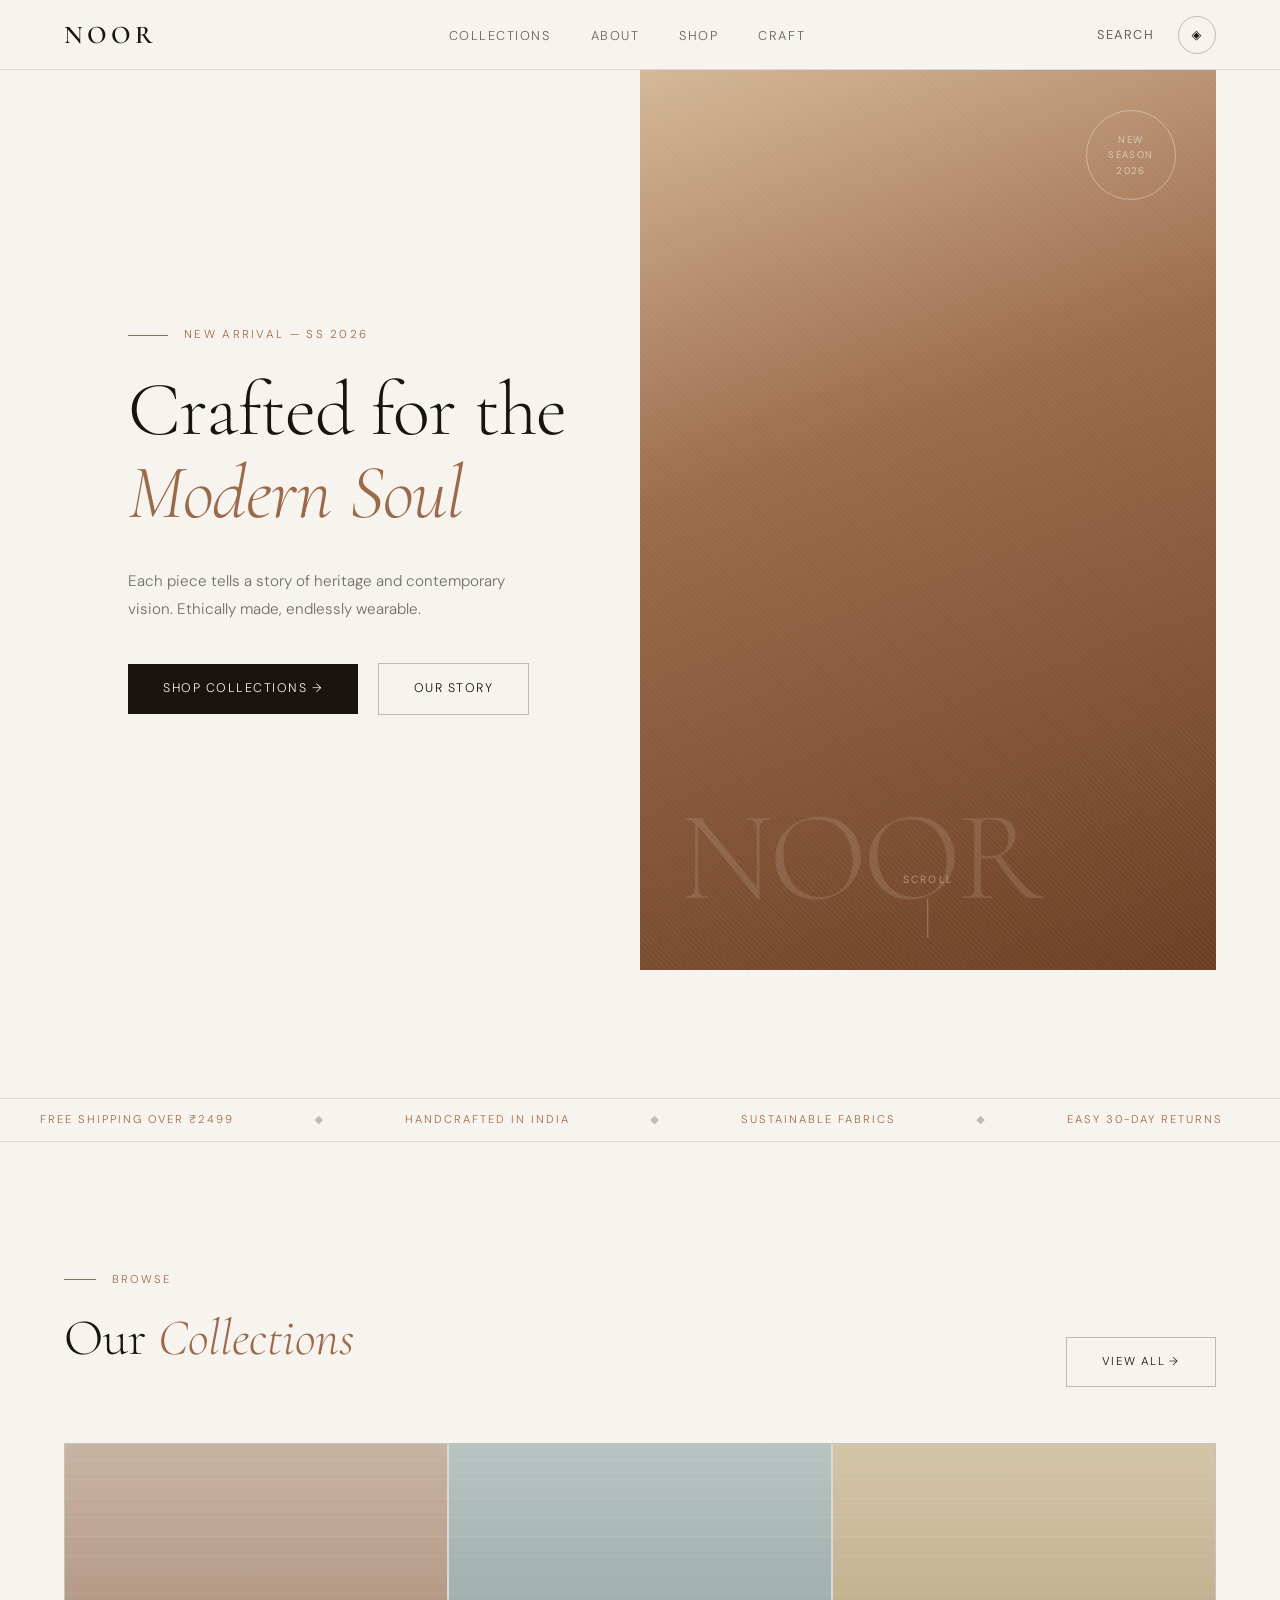
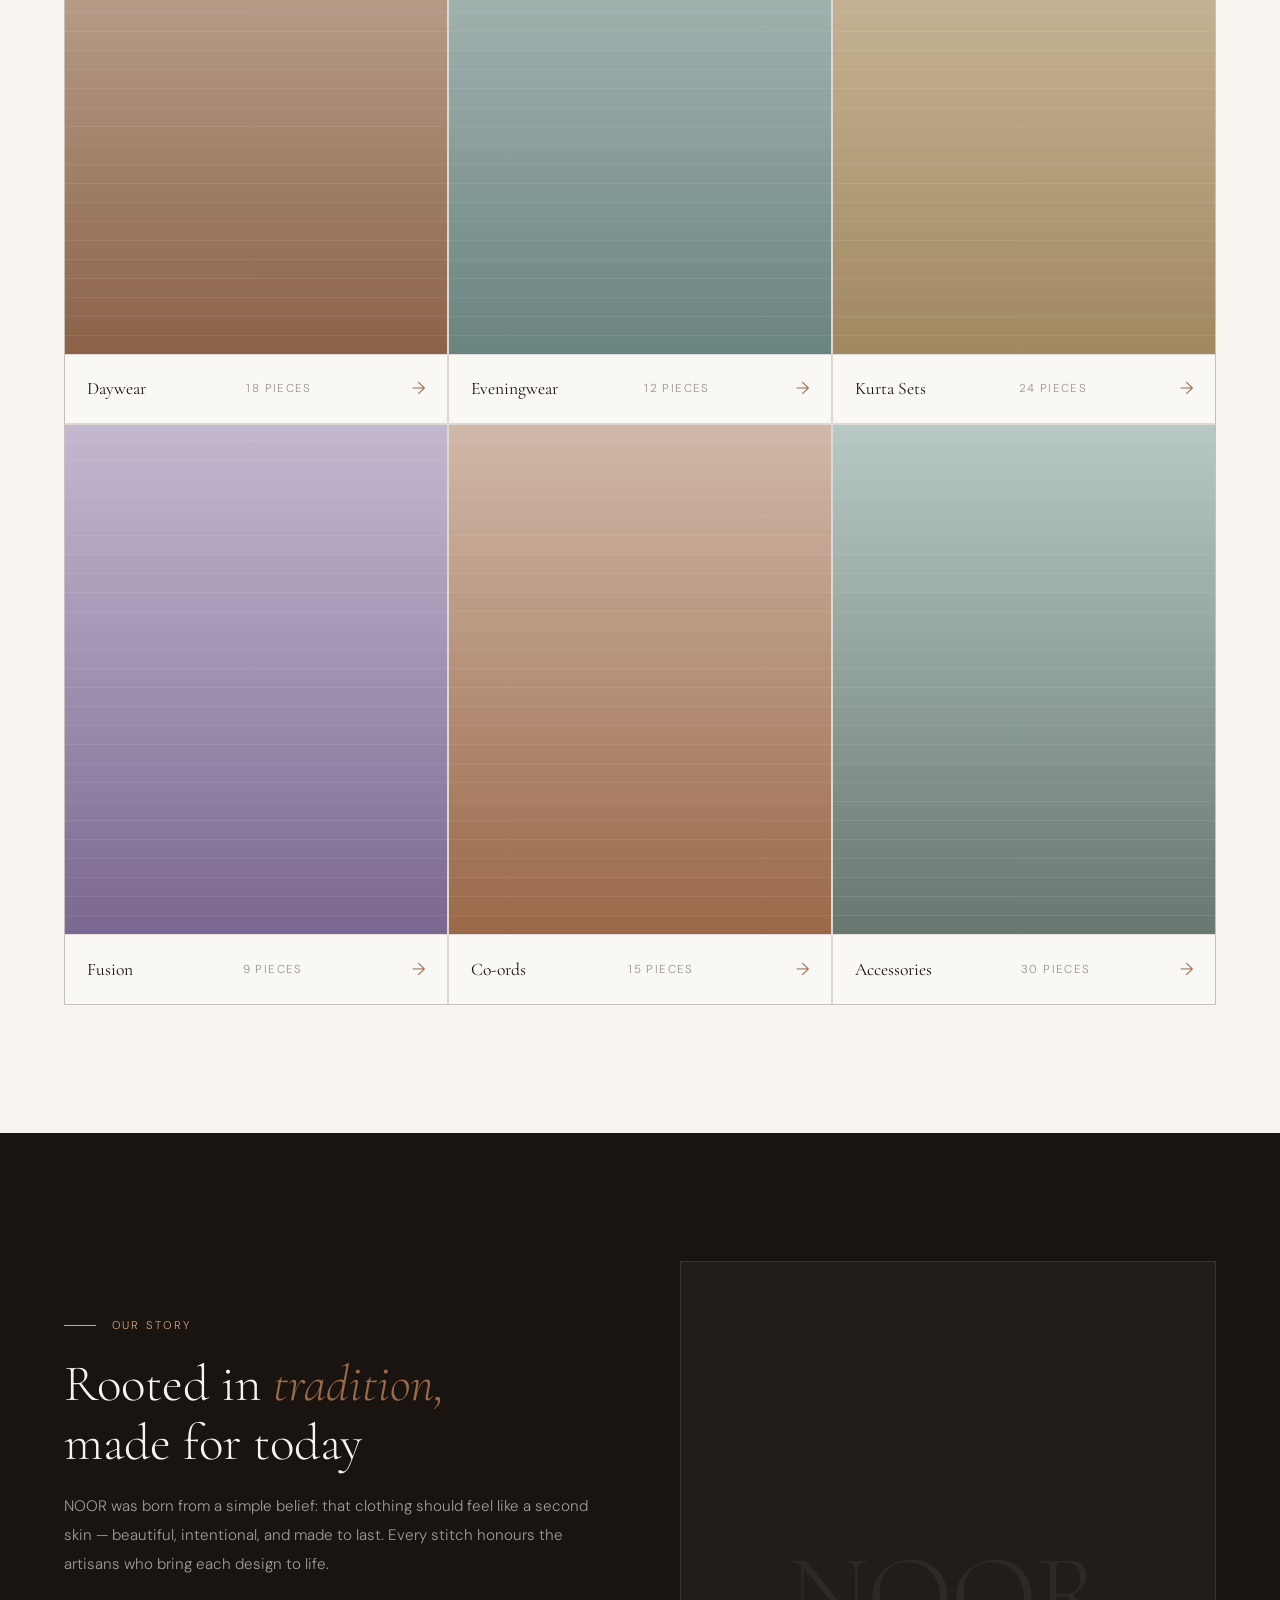
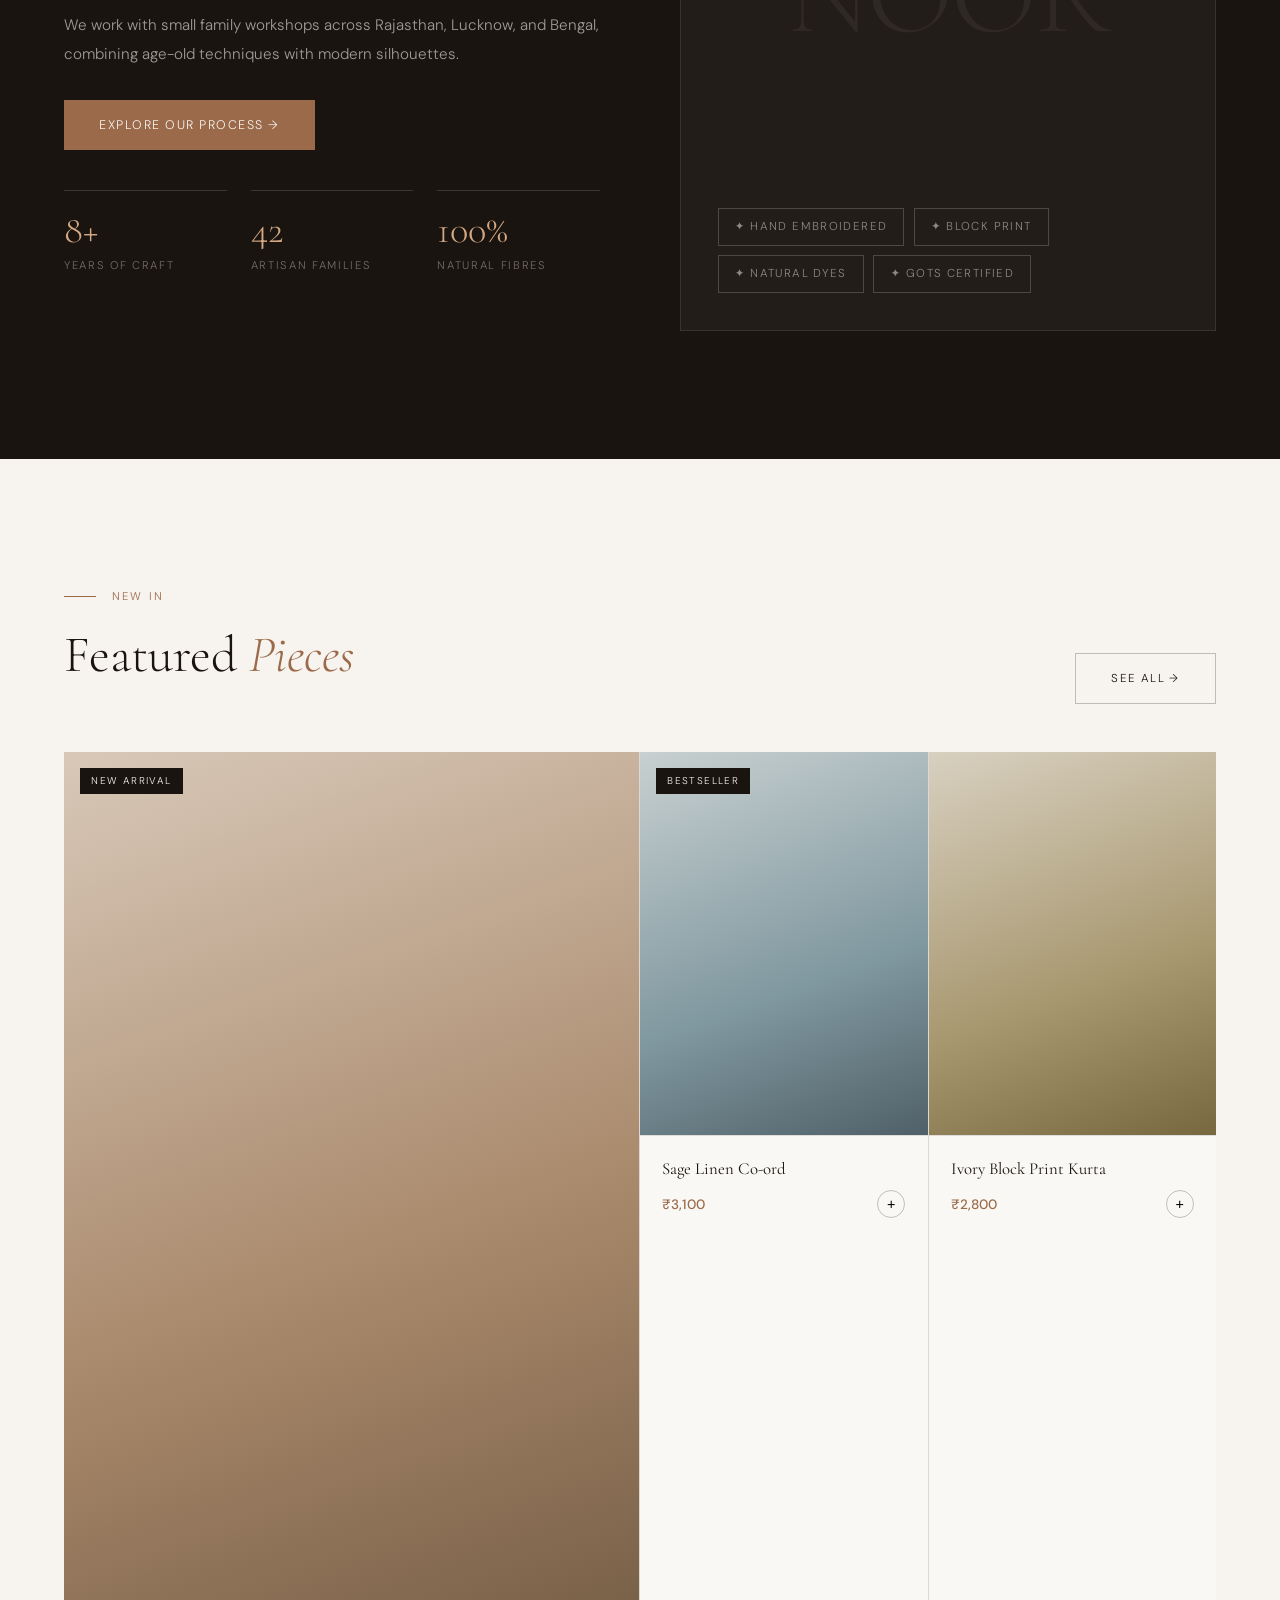
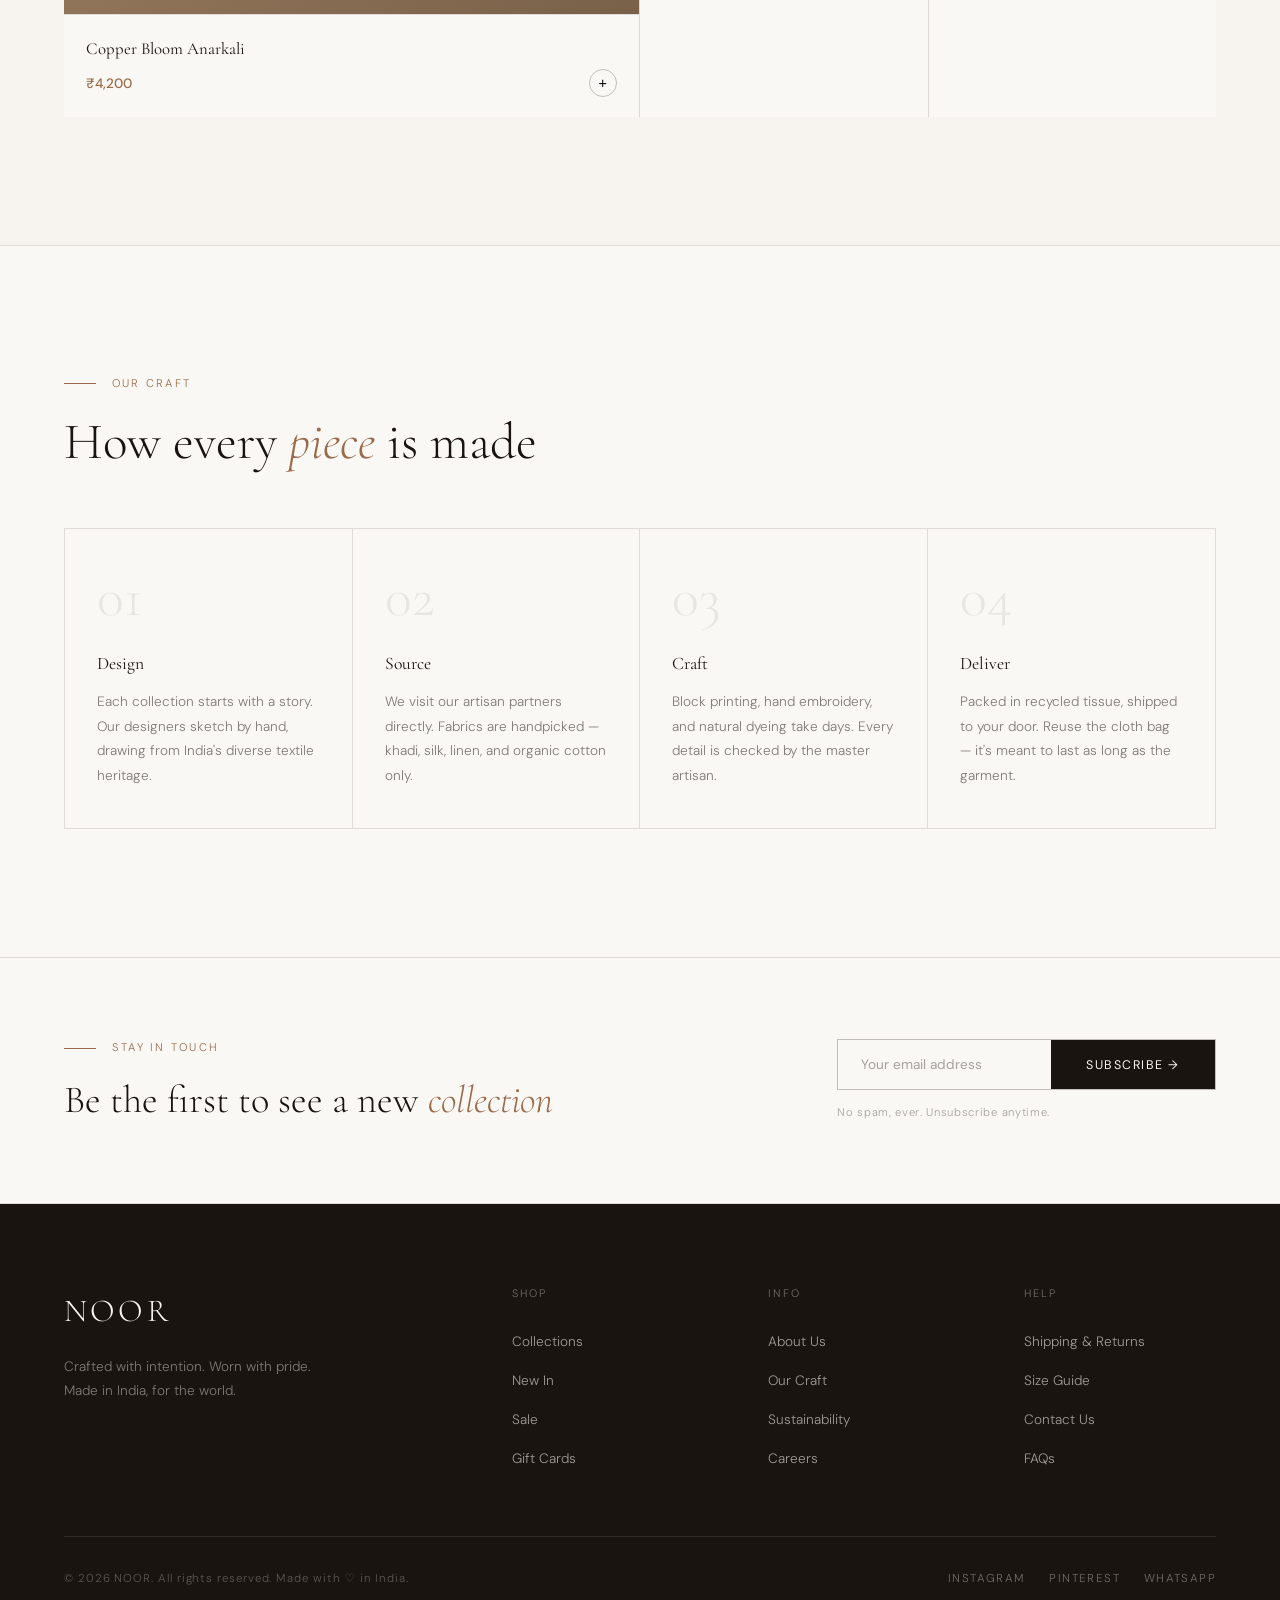
==== index.html @ 6fd6de20 "Rename clothing_brand_website.html to index.html" ====
<!DOCTYPE html>
<html lang="en">
<head>
<meta charset="UTF-8" />
<meta name="viewport" content="width=device-width, initial-scale=1.0" />
<title>NOOR — Clothing Brand</title>
<link rel="preconnect" href="https://fonts.googleapis.com" />
<link rel="preconnect" href="https://fonts.gstatic.com" crossorigin />
<link href="https://fonts.googleapis.com/css2?family=Cormorant+Garamond:ital,wght@0,300;0,400;0,600;1,300;1,400&family=DM+Sans:wght@300;400;500&display=swap" rel="stylesheet" />
<style>
  *, *::before, *::after { margin: 0; padding: 0; box-sizing: border-box; }

  :root {
    --cream: #F7F3EE;
    --ink: #1A1410;
    --dust: #B8A898;
    --copper: #9B6A4A;
    --copper-light: #D4A882;
    --copper-dark: #6B3E22;
    --off-white: #FAF8F5;
    --border: rgba(26,20,16,0.12);
    --border-strong: rgba(26,20,16,0.25);
    --section-gap: clamp(5rem, 10vw, 9rem);
    --font-display: 'Cormorant Garamond', Georgia, serif;
    --font-body: 'DM Sans', system-ui, sans-serif;
  }

  html { scroll-behavior: smooth; font-size: 16px; }
  body { background: var(--cream); color: var(--ink); font-family: var(--font-body); font-weight: 300; line-height: 1.7; overflow-x: hidden; }

  /* NAV */
  nav {
    position: fixed; top: 0; left: 0; right: 0; z-index: 100;
    display: flex; align-items: center; justify-content: space-between;
    padding: 0 clamp(1.5rem, 5vw, 4rem);
    height: 70px;
    background: rgba(247,243,238,0.92);
    backdrop-filter: blur(12px);
    border-bottom: 0.5px solid var(--border);
    transition: background 0.3s;
  }
  .nav-logo {
    font-family: var(--font-display);
    font-size: 1.6rem;
    font-weight: 600;
    letter-spacing: 0.15em;
    color: var(--ink);
    text-decoration: none;
  }
  .nav-links { display: flex; gap: 2.5rem; list-style: none; }
  .nav-links a {
    font-size: 0.8rem;
    letter-spacing: 0.12em;
    text-transform: uppercase;
    color: var(--ink);
    text-decoration: none;
    opacity: 0.65;
    transition: opacity 0.2s;
  }
  .nav-links a:hover { opacity: 1; }
  .nav-actions { display: flex; gap: 1.5rem; align-items: center; }
  .nav-actions button {
    background: none; border: none; cursor: pointer;
    font-size: 0.8rem; letter-spacing: 0.1em; text-transform: uppercase;
    color: var(--ink); opacity: 0.65; transition: opacity 0.2s; font-family: var(--font-body);
  }
  .nav-actions button:hover { opacity: 1; }
  .btn-cart {
    width: 38px; height: 38px; border-radius: 50%;
    border: 0.5px solid var(--border-strong) !important;
    display: flex; align-items: center; justify-content: center;
    opacity: 1 !important;
    transition: background 0.2s !important;
  }
  .btn-cart:hover { background: rgba(26,20,16,0.06) !important; }
  .hamburger { display: none; flex-direction: column; gap: 5px; cursor: pointer; background: none; border: none; }
  .hamburger span { width: 22px; height: 1px; background: var(--ink); transition: all 0.3s; }

  /* HERO */
  .hero {
    min-height: 100dvh; padding-top: 70px;
    display: grid; grid-template-columns: 1fr 1fr;
    align-items: center;
  }
  .hero-text {
    padding: clamp(3rem, 8vw, 7rem) clamp(1.5rem, 5vw, 5rem);
    padding-right: 3rem;
  }
  .hero-eyebrow {
    font-size: 0.72rem; letter-spacing: 0.2em; text-transform: uppercase;
    color: var(--copper); margin-bottom: 1.5rem; display: flex; align-items: center; gap: 1rem;
  }
  .hero-eyebrow::before { content: ''; display: block; width: 2.5rem; height: 0.5px; background: var(--copper); }
  .hero-title {
    font-family: var(--font-display);
    font-size: clamp(3.2rem, 6vw, 5.5rem);
    font-weight: 300;
    line-height: 1.08;
    letter-spacing: -0.01em;
    margin-bottom: 2rem;
    color: var(--ink);
  }
  .hero-title em { font-style: italic; color: var(--copper); }
  .hero-desc {
    font-size: 0.95rem;
    color: rgba(26,20,16,0.6);
    max-width: 38ch;
    margin-bottom: 2.5rem;
    line-height: 1.85;
  }
  .hero-cta-row { display: flex; gap: 1.2rem; align-items: center; flex-wrap: wrap; }
  .btn-primary {
    background: var(--ink); color: var(--cream);
    border: none; cursor: pointer;
    padding: 0.9rem 2.2rem;
    font-family: var(--font-body); font-size: 0.78rem;
    letter-spacing: 0.12em; text-transform: uppercase;
    transition: background 0.25s, transform 0.15s;
    text-decoration: none; display: inline-flex; align-items: center; gap: 0.6rem;
  }
  .btn-primary:hover { background: var(--copper-dark); transform: translateY(-1px); }
  .btn-ghost {
    background: none; color: var(--ink);
    border: 0.5px solid var(--border-strong); cursor: pointer;
    padding: 0.9rem 2.2rem;
    font-family: var(--font-body); font-size: 0.78rem;
    letter-spacing: 0.12em; text-transform: uppercase;
    transition: background 0.2s; text-decoration: none;
    display: inline-flex; align-items: center;
  }
  .btn-ghost:hover { background: rgba(26,20,16,0.05); }
  .hero-image {
    height: 100dvh; position: relative; overflow: hidden;
    background: var(--copper-light);
  }
  .hero-image-bg {
    position: absolute; inset: 0;
    background: linear-gradient(160deg, #D4B896 0%, #9B6A4A 40%, #6B3E22 100%);
  }
  .hero-image-overlay {
    position: absolute; inset: 0;
    background: repeating-linear-gradient(
      45deg,
      transparent,
      transparent 2px,
      rgba(255,255,255,0.03) 2px,
      rgba(255,255,255,0.03) 4px
    );
  }
  .hero-image-text {
    position: absolute; bottom: 3rem; left: 2.5rem;
    font-family: var(--font-display); font-size: 8rem; font-weight: 300;
    color: rgba(247,243,238,0.12); line-height: 1; letter-spacing: -0.03em;
    user-select: none;
  }
  .hero-badge {
    position: absolute; top: 2.5rem; right: 2.5rem;
    width: 90px; height: 90px; border-radius: 50%;
    border: 0.5px solid rgba(247,243,238,0.4);
    display: flex; align-items: center; justify-content: center;
    text-align: center;
  }
  .hero-badge span {
    font-size: 0.6rem; letter-spacing: 0.15em; text-transform: uppercase;
    color: rgba(247,243,238,0.7); line-height: 1.6;
  }
  .hero-scroll {
    position: absolute; bottom: 2rem; left: 50%; transform: translateX(-50%);
    display: flex; flex-direction: column; align-items: center; gap: 0.6rem;
  }
  .hero-scroll span { font-size: 0.65rem; letter-spacing: 0.2em; text-transform: uppercase; color: rgba(247,243,238,0.5); }
  .scroll-line { width: 0.5px; height: 2.5rem; background: rgba(247,243,238,0.3); animation: scrollPulse 2s ease-in-out infinite; }
  @keyframes scrollPulse { 0%,100% { opacity: 0.3; transform: scaleY(1); } 50% { opacity: 0.8; transform: scaleY(0.7); } }

  /* TICKER */
  .ticker { border-top: 0.5px solid var(--border); border-bottom: 0.5px solid var(--border); overflow: hidden; height: 44px; display: flex; align-items: center; }
  .ticker-track { display: flex; gap: 0; animation: tickerScroll 28s linear infinite; white-space: nowrap; }
  .ticker-item { font-size: 0.7rem; letter-spacing: 0.18em; text-transform: uppercase; color: var(--copper); padding: 0 2.5rem; }
  .ticker-dot { color: var(--border-strong); }
  @keyframes tickerScroll { 0% { transform: translateX(0); } 100% { transform: translateX(-50%); } }

  /* SECTION COMMON */
  section { padding: var(--section-gap) clamp(1.5rem, 5vw, 5rem); }
  .section-label {
    font-size: 0.7rem; letter-spacing: 0.2em; text-transform: uppercase;
    color: var(--copper); margin-bottom: 1.25rem; display: flex; align-items: center; gap: 1rem;
  }
  .section-label::before { content: ''; display: block; width: 2rem; height: 0.5px; background: var(--copper); }
  .section-title {
    font-family: var(--font-display);
    font-size: clamp(2.2rem, 4vw, 3.6rem);
    font-weight: 300; line-height: 1.15;
    margin-bottom: 1.2rem;
  }
  .section-title em { font-style: italic; color: var(--copper); }

  /* COLLECTIONS */
  .collections-grid {
    display: grid;
    grid-template-columns: repeat(3, 1fr);
    gap: 1.5px;
    background: var(--border);
    border: 0.5px solid var(--border);
    margin-top: 3.5rem;
  }
  .collection-card { background: var(--off-white); cursor: pointer; overflow: hidden; position: relative; }
  .collection-card-inner { padding: 0; position: relative; aspect-ratio: 3/4; overflow: hidden; }
  .card-bg {
    position: absolute; inset: 0;
    transition: transform 0.6s cubic-bezier(0.25, 0.46, 0.45, 0.94);
  }
  .collection-card:hover .card-bg { transform: scale(1.04); }
  .card-bg-1 { background: linear-gradient(180deg, #C8B4A2 0%, #8B6248 100%); }
  .card-bg-2 { background: linear-gradient(180deg, #B8C4C2 0%, #6A8480 100%); }
  .card-bg-3 { background: linear-gradient(180deg, #D4C4A8 0%, #A08860 100%); }
  .card-bg-4 { background: linear-gradient(180deg, #C4B8D0 0%, #7A6890 100%); }
  .card-bg-5 { background: linear-gradient(180deg, #D0B8A8 0%, #9A6848 100%); }
  .card-bg-6 { background: linear-gradient(180deg, #B8C8C4 0%, #687870 100%); }
  .card-pattern {
    position: absolute; inset: 0; opacity: 0.15;
    background: repeating-linear-gradient(0deg, transparent, transparent 18px, rgba(255,255,255,0.5) 18px, rgba(255,255,255,0.5) 19px);
  }
  .collection-card-info {
    padding: 1.2rem 1.4rem;
    border-top: 0.5px solid var(--border);
    display: flex; align-items: center; justify-content: space-between;
  }
  .card-name { font-family: var(--font-display); font-size: 1.1rem; font-weight: 400; }
  .card-count { font-size: 0.72rem; letter-spacing: 0.12em; color: rgba(26,20,16,0.45); text-transform: uppercase; }
  .card-arrow { font-size: 1.1rem; color: var(--copper); transition: transform 0.2s; }
  .collection-card:hover .card-arrow { transform: translateX(3px); }

  /* ABOUT STRIP */
  .about-strip {
    background: var(--ink); color: var(--cream);
    padding: var(--section-gap) clamp(1.5rem, 5vw, 5rem);
    display: grid; grid-template-columns: 1fr 1fr; gap: 5rem; align-items: center;
  }
  .about-strip .section-label { color: var(--copper-light); }
  .about-strip .section-label::before { background: var(--copper-light); }
  .about-strip .section-title { color: var(--cream); }
  .about-desc { font-size: 0.95rem; color: rgba(247,243,238,0.6); line-height: 1.9; margin-bottom: 2rem; }
  .about-stats { display: grid; grid-template-columns: repeat(3, 1fr); gap: 1.5rem; margin-top: 2.5rem; }
  .stat-item { border-top: 0.5px solid rgba(247,243,238,0.15); padding-top: 1.25rem; }
  .stat-num { font-family: var(--font-display); font-size: 2.4rem; font-weight: 300; color: var(--copper-light); line-height: 1; }
  .stat-label { font-size: 0.7rem; letter-spacing: 0.15em; text-transform: uppercase; color: rgba(247,243,238,0.4); margin-top: 0.4rem; }
  .about-visual { position: relative; aspect-ratio: 4/5; background: rgba(247,243,238,0.04); border: 0.5px solid rgba(247,243,238,0.1); }
  .about-visual-text {
    position: absolute; inset: 0; display: flex; align-items: center; justify-content: center;
    font-family: var(--font-display); font-size: 7rem; font-weight: 300; letter-spacing: -0.02em;
    color: rgba(247,243,238,0.06); user-select: none;
  }
  .about-craft { position: absolute; bottom: 2rem; left: 2rem; right: 2rem; }
  .craft-tag {
    display: inline-flex; align-items: center; gap: 0.5rem;
    border: 0.5px solid rgba(247,243,238,0.2); padding: 0.5rem 1rem;
    font-size: 0.72rem; letter-spacing: 0.12em; text-transform: uppercase; color: rgba(247,243,238,0.5);
    margin: 0.3rem;
  }

  /* FEATURED */
  .featured-header {
    display: flex; align-items: flex-end; justify-content: space-between;
    margin-bottom: 3rem; flex-wrap: wrap; gap: 1.5rem;
  }
  .featured-grid { display: grid; grid-template-columns: 2fr 1fr 1fr; gap: 1px; background: var(--border); }
  .product-card { background: var(--off-white); overflow: hidden; cursor: pointer; }
  .product-img { aspect-ratio: 3/4; position: relative; overflow: hidden; }
  .product-card.large .product-img { aspect-ratio: 2/3; }
  .product-img-bg { position: absolute; inset: 0; transition: transform 0.5s cubic-bezier(0.25,0.46,0.45,0.94); }
  .product-card:hover .product-img-bg { transform: scale(1.05); }
  .p-bg-1 { background: linear-gradient(160deg, #D8C8B8 0%, #A8886A 60%, #786048 100%); }
  .p-bg-2 { background: linear-gradient(160deg, #C8D0D0 0%, #8098A0 60%, #506068 100%); }
  .p-bg-3 { background: linear-gradient(160deg, #D8D0C0 0%, #A89870 60%, #786840 100%); }
  .product-tag {
    position: absolute; top: 1rem; left: 1rem;
    background: var(--ink); color: var(--cream);
    font-size: 0.62rem; letter-spacing: 0.14em; text-transform: uppercase;
    padding: 0.3rem 0.7rem;
  }
  .product-info { padding: 1.2rem 1.4rem; border-top: 0.5px solid var(--border); }
  .product-name { font-family: var(--font-display); font-size: 1.05rem; font-weight: 400; margin-bottom: 0.4rem; }
  .product-meta { display: flex; justify-content: space-between; align-items: center; }
  .product-price { font-size: 0.85rem; color: var(--copper); font-weight: 500; }
  .product-action {
    width: 28px; height: 28px; border-radius: 50%;
    border: 0.5px solid var(--border-strong);
    background: none; cursor: pointer; display: flex; align-items: center; justify-content: center;
    font-size: 0.9rem; transition: background 0.2s, border-color 0.2s;
  }
  .product-action:hover { background: var(--ink); color: var(--cream); border-color: var(--ink); }

  /* PROCESS */
  .process-list {
    display: grid; grid-template-columns: repeat(4, 1fr);
    border: 0.5px solid var(--border);
    margin-top: 3.5rem;
  }
  .process-item {
    padding: 2.5rem 2rem; border-right: 0.5px solid var(--border);
  }
  .process-item:last-child { border-right: none; }
  .process-num { font-family: var(--font-display); font-size: 3.5rem; font-weight: 300; color: rgba(26,20,16,0.08); line-height: 1; margin-bottom: 1.5rem; }
  .process-title { font-family: var(--font-display); font-size: 1.1rem; font-weight: 400; margin-bottom: 0.75rem; }
  .process-desc { font-size: 0.85rem; color: rgba(26,20,16,0.55); line-height: 1.8; }

  /* NEWSLETTER */
  .newsletter {
    background: var(--off-white);
    border-top: 0.5px solid var(--border);
    border-bottom: 0.5px solid var(--border);
    padding: 5rem clamp(1.5rem, 5vw, 5rem);
    display: flex; align-items: center; justify-content: space-between; gap: 3rem; flex-wrap: wrap;
  }
  .newsletter-title { font-family: var(--font-display); font-size: clamp(1.8rem, 3vw, 2.6rem); font-weight: 300; line-height: 1.2; max-width: 30ch; }
  .newsletter-title em { font-style: italic; color: var(--copper); }
  .newsletter-form { display: flex; gap: 0; border: 0.5px solid var(--border-strong); min-width: min(420px, 100%); }
  .newsletter-form input {
    flex: 1; background: none; border: none; outline: none;
    padding: 1rem 1.4rem; font-family: var(--font-body); font-size: 0.85rem; color: var(--ink);
  }
  .newsletter-form input::placeholder { color: rgba(26,20,16,0.38); }
  .newsletter-form button { flex-shrink: 0; }

  /* FOOTER */
  footer { background: var(--ink); color: var(--cream); padding: 5rem clamp(1.5rem, 5vw, 5rem) 2.5rem; }
  .footer-grid { display: grid; grid-template-columns: 2fr 1fr 1fr 1fr; gap: 4rem; margin-bottom: 4rem; }
  .footer-brand { font-family: var(--font-display); font-size: 2rem; font-weight: 300; letter-spacing: 0.1em; margin-bottom: 1rem; }
  .footer-tagline { font-size: 0.85rem; color: rgba(247,243,238,0.45); line-height: 1.8; max-width: 30ch; }
  .footer-heading { font-size: 0.68rem; letter-spacing: 0.18em; text-transform: uppercase; color: rgba(247,243,238,0.4); margin-bottom: 1.5rem; }
  .footer-links { list-style: none; display: flex; flex-direction: column; gap: 0.75rem; }
  .footer-links a { font-size: 0.85rem; color: rgba(247,243,238,0.6); text-decoration: none; transition: color 0.2s; }
  .footer-links a:hover { color: var(--copper-light); }
  .footer-bottom { border-top: 0.5px solid rgba(247,243,238,0.1); padding-top: 2rem; display: flex; justify-content: space-between; align-items: center; flex-wrap: wrap; gap: 1rem; }
  .footer-copy { font-size: 0.72rem; color: rgba(247,243,238,0.3); letter-spacing: 0.08em; }
  .footer-socials { display: flex; gap: 1.5rem; }
  .footer-socials a { font-size: 0.72rem; letter-spacing: 0.12em; text-transform: uppercase; color: rgba(247,243,238,0.4); text-decoration: none; transition: color 0.2s; }
  .footer-socials a:hover { color: var(--copper-light); }

  /* MOBILE NAV OVERLAY */
  .mobile-nav {
    display: none; position: fixed; inset: 0; z-index: 200;
    background: var(--cream); flex-direction: column;
    padding: 5rem 2rem 3rem;
    gap: 0;
  }
  .mobile-nav.open { display: flex; }
  .mobile-nav a { font-family: var(--font-display); font-size: 2.2rem; font-weight: 300; color: var(--ink); text-decoration: none; padding: 0.8rem 0; border-bottom: 0.5px solid var(--border); }
  .mobile-nav-close { position: absolute; top: 1.2rem; right: 1.5rem; background: none; border: none; font-size: 1.8rem; cursor: pointer; color: var(--ink); }

  /* CART DRAWER */
  .cart-overlay { display: none; position: fixed; inset: 0; z-index: 300; background: rgba(26,20,16,0.5); }
  .cart-overlay.open { display: block; }
  .cart-drawer {
    position: fixed; top: 0; right: 0; bottom: 0; width: min(420px, 100vw);
    background: var(--cream); z-index: 301; display: flex; flex-direction: column;
    transform: translateX(100%); transition: transform 0.35s cubic-bezier(0.25,0.46,0.45,0.94);
    border-left: 0.5px solid var(--border);
  }
  .cart-drawer.open { transform: translateX(0); }
  .cart-header { padding: 1.5rem 1.8rem; border-bottom: 0.5px solid var(--border); display: flex; justify-content: space-between; align-items: center; }
  .cart-title { font-family: var(--font-display); font-size: 1.3rem; font-weight: 400; }
  .cart-close { background: none; border: none; font-size: 1.4rem; cursor: pointer; color: var(--ink); line-height: 1; }
  .cart-body { flex: 1; overflow-y: auto; padding: 1.5rem 1.8rem; }
  .cart-empty { text-align: center; padding: 4rem 0; color: rgba(26,20,16,0.4); font-size: 0.9rem; }
  .cart-empty span { font-family: var(--font-display); font-size: 3rem; display: block; margin-bottom: 1rem; opacity: 0.2; }
  .cart-footer { padding: 1.5rem 1.8rem; border-top: 0.5px solid var(--border); }
  .cart-subtotal { display: flex; justify-content: space-between; margin-bottom: 1.2rem; font-size: 0.85rem; }
  .cart-subtotal span:last-child { font-weight: 500; }

  /* TOAST */
  .toast {
    position: fixed; bottom: 2rem; left: 50%; transform: translateX(-50%) translateY(2rem);
    background: var(--ink); color: var(--cream); padding: 0.75rem 1.8rem;
    font-size: 0.8rem; letter-spacing: 0.1em; z-index: 500;
    opacity: 0; transition: opacity 0.3s, transform 0.3s;
    pointer-events: none;
  }
  .toast.show { opacity: 1; transform: translateX(-50%) translateY(0); }

  /* RESPONSIVE */
  @media (max-width: 900px) {
    .hero { grid-template-columns: 1fr; }
    .hero-image { height: 55vw; min-height: 280px; }
    .collections-grid { grid-template-columns: repeat(2, 1fr); }
    .featured-grid { grid-template-columns: 1fr 1fr; }
    .product-card.large { grid-column: 1 / -1; }
    .product-card.large .product-img { aspect-ratio: 16/9; }
    .about-strip { grid-template-columns: 1fr; gap: 2.5rem; }
    .about-visual { display: none; }
    .process-list { grid-template-columns: repeat(2, 1fr); }
    .process-item:nth-child(2) { border-right: none; }
    .process-item:nth-child(3) { border-top: 0.5px solid var(--border); }
    .footer-grid { grid-template-columns: 1fr 1fr; gap: 2.5rem; }
    .nav-links { display: none; }
    .hamburger { display: flex; }
  }
  @media (max-width: 580px) {
    .collections-grid { grid-template-columns: 1fr; }
    .featured-grid { grid-template-columns: 1fr; }
    .product-card.large .product-img { aspect-ratio: 4/5; }
    .process-list { grid-template-columns: 1fr; }
    .process-item { border-right: none; border-bottom: 0.5px solid var(--border); }
    .process-item:last-child { border-bottom: none; }
    .footer-grid { grid-template-columns: 1fr; }
    .about-stats { grid-template-columns: repeat(3, 1fr); }
    .newsletter { flex-direction: column; }
    .newsletter-form { width: 100%; min-width: unset; }
  }

  @media (prefers-reduced-motion: reduce) {
    *, *::before, *::after { animation-duration: 0.01ms !important; transition-duration: 0.01ms !important; }
  }
</style>
</head>
<body>

<!-- MOBILE NAV -->
<div class="mobile-nav" id="mobileNav" role="dialog" aria-modal="true" aria-label="Mobile navigation">
  <button class="mobile-nav-close" onclick="closeMobileNav()" aria-label="Close menu">✕</button>
  <a href="#collections" onclick="closeMobileNav()">Collections</a>
  <a href="#about" onclick="closeMobileNav()">About</a>
  <a href="#featured" onclick="closeMobileNav()">Shop</a>
  <a href="#process" onclick="closeMobileNav()">Craft</a>
  <a href="#newsletter" onclick="closeMobileNav()">Contact</a>
</div>

<!-- CART OVERLAY & DRAWER -->
<div class="cart-overlay" id="cartOverlay" onclick="closeCart()"></div>
<div class="cart-drawer" id="cartDrawer" role="dialog" aria-modal="true" aria-label="Shopping cart">
  <div class="cart-header">
    <span class="cart-title">Your Bag</span>
    <button class="cart-close" onclick="closeCart()" aria-label="Close cart">✕</button>
  </div>
  <div class="cart-body">
    <div class="cart-empty">
      <span>◈</span>
      Your bag is empty.<br>Discover our collections.
    </div>
  </div>
  <div class="cart-footer">
    <div class="cart-subtotal"><span>Subtotal</span><span>₹0</span></div>
    <a href="#featured" class="btn-primary" style="width:100%; justify-content:center; display:flex;" onclick="closeCart()">Continue Shopping</a>
  </div>
</div>

<!-- TOAST -->
<div class="toast" id="toast" role="status" aria-live="polite"></div>

<!-- NAV -->
<nav>
  <a href="#" class="nav-logo">NOOR</a>
  <ul class="nav-links" role="list">
    <li><a href="#collections">Collections</a></li>
    <li><a href="#about">About</a></li>
    <li><a href="#featured">Shop</a></li>
    <li><a href="#process">Craft</a></li>
  </ul>
  <div class="nav-actions">
    <button onclick="showToast('Search coming soon')" aria-label="Search">Search</button>
    <button class="btn-cart" onclick="openCart()" aria-label="Open cart">◈</button>
    <button class="hamburger" onclick="openMobileNav()" aria-label="Open menu" aria-expanded="false" id="hamburger">
      <span></span><span></span><span></span>
    </button>
  </div>
</nav>

<!-- HERO -->
<section class="hero" aria-label="Hero">
  <div class="hero-text">
    <div class="hero-eyebrow">New Arrival — SS 2026</div>
    <h1 class="hero-title">Crafted for the<br><em>Modern Soul</em></h1>
    <p class="hero-desc">Each piece tells a story of heritage and contemporary vision. Ethically made, endlessly wearable.</p>
    <div class="hero-cta-row">
      <a href="#collections" class="btn-primary">Shop Collections →</a>
      <a href="#about" class="btn-ghost">Our Story</a>
    </div>
  </div>
  <div class="hero-image" aria-hidden="true">
    <div class="hero-image-bg"></div>
    <div class="hero-image-overlay"></div>
    <div class="hero-image-text">NOOR</div>
    <div class="hero-badge"><span>New<br>Season<br>2026</span></div>
    <div class="hero-scroll">
      <span>Scroll</span>
      <div class="scroll-line"></div>
    </div>
  </div>
</section>

<!-- TICKER -->
<div class="ticker" aria-hidden="true">
  <div class="ticker-track">
    <span class="ticker-item">Free shipping over ₹2499</span><span class="ticker-item ticker-dot">◆</span>
    <span class="ticker-item">Handcrafted in India</span><span class="ticker-item ticker-dot">◆</span>
    <span class="ticker-item">Sustainable fabrics</span><span class="ticker-item ticker-dot">◆</span>
    <span class="ticker-item">Easy 30-day returns</span><span class="ticker-item ticker-dot">◆</span>
    <span class="ticker-item">SS 2026 Now Live</span><span class="ticker-item ticker-dot">◆</span>
    <span class="ticker-item">Free shipping over ₹2499</span><span class="ticker-item ticker-dot">◆</span>
    <span class="ticker-item">Handcrafted in India</span><span class="ticker-item ticker-dot">◆</span>
    <span class="ticker-item">Sustainable fabrics</span><span class="ticker-item ticker-dot">◆</span>
    <span class="ticker-item">Easy 30-day returns</span><span class="ticker-item ticker-dot">◆</span>
    <span class="ticker-item">SS 2026 Now Live</span><span class="ticker-item ticker-dot">◆</span>
  </div>
</div>

<!-- COLLECTIONS -->
<section id="collections">
  <div class="section-label">Browse</div>
  <div style="display:flex; justify-content:space-between; align-items:flex-end; flex-wrap:wrap; gap:1rem;">
    <h2 class="section-title">Our <em>Collections</em></h2>
    <a href="#" class="btn-ghost" style="font-size:0.72rem;">View all →</a>
  </div>
  <div class="collections-grid" role="list">
    <div class="collection-card" role="listitem" tabindex="0" onclick="showToast('Opening Daywear collection…')" onkeydown="if(event.key==='Enter')showToast('Opening Daywear collection…')">
      <div class="collection-card-inner"><div class="card-bg card-bg-1"></div><div class="card-pattern"></div></div>
      <div class="collection-card-info"><span class="card-name">Daywear</span><span class="card-count">18 pieces</span><span class="card-arrow">→</span></div>
    </div>
    <div class="collection-card" role="listitem" tabindex="0" onclick="showToast('Opening Eveningwear collection…')" onkeydown="if(event.key==='Enter')showToast('Opening Eveningwear collection…')">
      <div class="collection-card-inner"><div class="card-bg card-bg-2"></div><div class="card-pattern"></div></div>
      <div class="collection-card-info"><span class="card-name">Eveningwear</span><span class="card-count">12 pieces</span><span class="card-arrow">→</span></div>
    </div>
    <div class="collection-card" role="listitem" tabindex="0" onclick="showToast('Opening Kurta Sets collection…')" onkeydown="if(event.key==='Enter')showToast('Opening Kurta Sets collection…')">
      <div class="collection-card-inner"><div class="card-bg card-bg-3"></div><div class="card-pattern"></div></div>
      <div class="collection-card-info"><span class="card-name">Kurta Sets</span><span class="card-count">24 pieces</span><span class="card-arrow">→</span></div>
    </div>
    <div class="collection-card" role="listitem" tabindex="0" onclick="showToast('Opening Fusion collection…')" onkeydown="if(event.key==='Enter')showToast('Opening Fusion collection…')">
      <div class="collection-card-inner"><div class="card-bg card-bg-4"></div><div class="card-pattern"></div></div>
      <div class="collection-card-info"><span class="card-name">Fusion</span><span class="card-count">9 pieces</span><span class="card-arrow">→</span></div>
    </div>
    <div class="collection-card" role="listitem" tabindex="0" onclick="showToast('Opening Co-ords collection…')" onkeydown="if(event.key==='Enter')showToast('Opening Co-ords collection…')">
      <div class="collection-card-inner"><div class="card-bg card-bg-5"></div><div class="card-pattern"></div></div>
      <div class="collection-card-info"><span class="card-name">Co-ords</span><span class="card-count">15 pieces</span><span class="card-arrow">→</span></div>
    </div>
    <div class="collection-card" role="listitem" tabindex="0" onclick="showToast('Opening Accessories collection…')" onkeydown="if(event.key==='Enter')showToast('Opening Accessories collection…')">
      <div class="collection-card-inner"><div class="card-bg card-bg-6"></div><div class="card-pattern"></div></div>
      <div class="collection-card-info"><span class="card-name">Accessories</span><span class="card-count">30 pieces</span><span class="card-arrow">→</span></div>
    </div>
  </div>
</section>

<!-- ABOUT -->
<section class="about-strip" id="about">
  <div>
    <div class="section-label">Our Story</div>
    <h2 class="section-title">Rooted in <em>tradition,</em><br>made for today</h2>
    <p class="about-desc">NOOR was born from a simple belief: that clothing should feel like a second skin — beautiful, intentional, and made to last. Every stitch honours the artisans who bring each design to life.</p>
    <p class="about-desc">We work with small family workshops across Rajasthan, Lucknow, and Bengal, combining age-old techniques with modern silhouettes.</p>
    <a href="#process" class="btn-primary" style="background:var(--copper); border-color:var(--copper);">Explore Our Process →</a>
    <div class="about-stats">
      <div class="stat-item"><div class="stat-num">8+</div><div class="stat-label">Years of craft</div></div>
      <div class="stat-item"><div class="stat-num">42</div><div class="stat-label">Artisan families</div></div>
      <div class="stat-item"><div class="stat-num">100%</div><div class="stat-label">Natural fibres</div></div>
    </div>
  </div>
  <div class="about-visual" aria-hidden="true">
    <div class="about-visual-text">NOOR</div>
    <div class="about-craft">
      <div><span class="craft-tag">✦ Hand embroidered</span><span class="craft-tag">✦ Block print</span></div>
      <div><span class="craft-tag">✦ Natural dyes</span><span class="craft-tag">✦ GOTS certified</span></div>
    </div>
  </div>
</section>

<!-- FEATURED PRODUCTS -->
<section id="featured">
  <div class="featured-header">
    <div>
      <div class="section-label">New In</div>
      <h2 class="section-title">Featured <em>Pieces</em></h2>
    </div>
    <a href="#" class="btn-ghost" style="font-size:0.72rem;">See all →</a>
  </div>
  <div class="featured-grid" role="list">
    <div class="product-card large" role="listitem">
      <div class="product-img">
        <div class="product-img-bg p-bg-1"></div>
        <span class="product-tag">New Arrival</span>
      </div>
      <div class="product-info">
        <p class="product-name">Copper Bloom Anarkali</p>
        <div class="product-meta">
          <span class="product-price">₹4,200</span>
          <button class="product-action" onclick="addToCart('Copper Bloom Anarkali', '₹4,200')" aria-label="Add Copper Bloom Anarkali to cart">+</button>
        </div>
      </div>
    </div>
    <div class="product-card" role="listitem">
      <div class="product-img">
        <div class="product-img-bg p-bg-2"></div>
        <span class="product-tag">Bestseller</span>
      </div>
      <div class="product-info">
        <p class="product-name">Sage Linen Co-ord</p>
        <div class="product-meta">
          <span class="product-price">₹3,100</span>
          <button class="product-action" onclick="addToCart('Sage Linen Co-ord', '₹3,100')" aria-label="Add Sage Linen Co-ord to cart">+</button>
        </div>
      </div>
    </div>
    <div class="product-card" role="listitem">
      <div class="product-img">
        <div class="product-img-bg p-bg-3"></div>
      </div>
      <div class="product-info">
        <p class="product-name">Ivory Block Print Kurta</p>
        <div class="product-meta">
          <span class="product-price">₹2,800</span>
          <button class="product-action" onclick="addToCart('Ivory Block Print Kurta', '₹2,800')" aria-label="Add Ivory Block Print Kurta to cart">+</button>
        </div>
      </div>
    </div>
  </div>
</section>

<!-- PROCESS -->
<section id="process" style="background: var(--off-white); border-top: 0.5px solid var(--border);">
  <div class="section-label">Our Craft</div>
  <h2 class="section-title">How every <em>piece</em> is made</h2>
  <div class="process-list" role="list">
    <div class="process-item" role="listitem">
      <div class="process-num">01</div>
      <h3 class="process-title">Design</h3>
      <p class="process-desc">Each collection starts with a story. Our designers sketch by hand, drawing from India's diverse textile heritage.</p>
    </div>
    <div class="process-item" role="listitem">
      <div class="process-num">02</div>
      <h3 class="process-title">Source</h3>
      <p class="process-desc">We visit our artisan partners directly. Fabrics are handpicked — khadi, silk, linen, and organic cotton only.</p>
    </div>
    <div class="process-item" role="listitem">
      <div class="process-num">03</div>
      <h3 class="process-title">Craft</h3>
      <p class="process-desc">Block printing, hand embroidery, and natural dyeing take days. Every detail is checked by the master artisan.</p>
    </div>
    <div class="process-item" role="listitem">
      <div class="process-num">04</div>
      <h3 class="process-title">Deliver</h3>
      <p class="process-desc">Packed in recycled tissue, shipped to your door. Reuse the cloth bag — it's meant to last as long as the garment.</p>
    </div>
  </div>
</section>

<!-- NEWSLETTER -->
<section class="newsletter" id="newsletter">
  <div>
    <div class="section-label">Stay in touch</div>
    <h2 class="newsletter-title">Be the first to see a new <em>collection</em></h2>
  </div>
  <div>
    <div class="newsletter-form" role="form" aria-label="Newsletter signup">
      <input type="email" placeholder="Your email address" aria-label="Email address" id="emailInput" />
      <button class="btn-primary" onclick="subscribeNewsletter()" type="button">Subscribe →</button>
    </div>
    <p style="font-size:0.7rem; color:rgba(26,20,16,0.38); margin-top:0.8rem; letter-spacing:0.06em;">No spam, ever. Unsubscribe anytime.</p>
  </div>
</section>

<!-- FOOTER -->
<footer>
  <div class="footer-grid">
    <div>
      <div class="footer-brand">NOOR</div>
      <p class="footer-tagline">Crafted with intention. Worn with pride. Made in India, for the world.</p>
    </div>
    <div>
      <p class="footer-heading">Shop</p>
      <ul class="footer-links">
        <li><a href="#collections">Collections</a></li>
        <li><a href="#featured">New In</a></li>
        <li><a href="#">Sale</a></li>
        <li><a href="#">Gift Cards</a></li>
      </ul>
    </div>
    <div>
      <p class="footer-heading">Info</p>
      <ul class="footer-links">
        <li><a href="#about">About Us</a></li>
        <li><a href="#process">Our Craft</a></li>
        <li><a href="#">Sustainability</a></li>
        <li><a href="#">Careers</a></li>
      </ul>
    </div>
    <div>
      <p class="footer-heading">Help</p>
      <ul class="footer-links">
        <li><a href="#">Shipping & Returns</a></li>
        <li><a href="#">Size Guide</a></li>
        <li><a href="#">Contact Us</a></li>
        <li><a href="#">FAQs</a></li>
      </ul>
    </div>
  </div>
  <div class="footer-bottom">
    <p class="footer-copy">© 2026 NOOR. All rights reserved. Made with ♡ in India.</p>
    <div class="footer-socials">
      <a href="#">Instagram</a>
      <a href="#">Pinterest</a>
      <a href="#">WhatsApp</a>
    </div>
  </div>
</footer>

<script>
  function showToast(msg) {
    const t = document.getElementById('toast');
    t.textContent = msg;
    t.classList.add('show');
    setTimeout(() => t.classList.remove('show'), 2800);
  }

  function openCart() {
    document.getElementById('cartOverlay').classList.add('open');
    document.getElementById('cartDrawer').classList.add('open');
    document.body.style.overflow = 'hidden';
  }
  function closeCart() {
    document.getElementById('cartOverlay').classList.remove('open');
    document.getElementById('cartDrawer').classList.remove('open');
    document.body.style.overflow = '';
  }

  let cartItems = [];
  function addToCart(name, price) {
    cartItems.push({ name, price });
    updateCartUI();
    openCart();
    showToast(name + ' added to your bag');
  }
  function updateCartUI() {
    const body = document.querySelector('.cart-body');
    if (cartItems.length === 0) {
      body.innerHTML = '<div class="cart-empty"><span>◈</span>Your bag is empty.<br>Discover our collections.</div>';
      document.querySelector('.cart-subtotal span:last-child').textContent = '₹0';
      return;
    }
    let html = '';
    let total = 0;
    cartItems.forEach((item, i) => {
      const num = parseInt(item.price.replace(/[^\d]/g, ''));
      total += num;
      html += `<div style="display:flex;justify-content:space-between;align-items:center;padding:1rem 0;border-bottom:0.5px solid var(--border);">
        <div>
          <p style="font-family:var(--font-display);font-size:1rem;">${item.name}</p>
          <p style="font-size:0.8rem;color:var(--copper);margin-top:0.2rem;">${item.price}</p>
        </div>
        <button onclick="removeItem(${i})" style="background:none;border:none;cursor:pointer;font-size:0.8rem;color:rgba(26,20,16,0.45);font-family:var(--font-body);">Remove</button>
      </div>`;
    });
    body.innerHTML = html;
    document.querySelector('.cart-subtotal span:last-child').textContent = '₹' + total.toLocaleString('en-IN');
  }
  function removeItem(i) {
    cartItems.splice(i, 1);
    updateCartUI();
    if (cartItems.length === 0) showToast('Your bag is now empty');
  }

  function openMobileNav() {
    document.getElementById('mobileNav').classList.add('open');
    document.getElementById('hamburger').setAttribute('aria-expanded', 'true');
    document.body.style.overflow = 'hidden';
  }
  function closeMobileNav() {
    document.getElementById('mobileNav').classList.remove('open');
    document.getElementById('hamburger').setAttribute('aria-expanded', 'false');
    document.body.style.overflow = '';
  }
  document.addEventListener('keydown', e => {
    if (e.key === 'Escape') { closeCart(); closeMobileNav(); }
  });

  function subscribeNewsletter() {
    const el = document.getElementById('emailInput');
    const v = el.value.trim();
    if (!v || !/^[^@]+@[^@]+\.[^@]+$/.test(v)) {
      showToast('Please enter a valid email address');
      return;
    }
    el.value = '';
    showToast('Welcome to NOOR! Check your inbox soon ✦');
  }
  document.getElementById('emailInput').addEventListener('keydown', e => {
    if (e.key === 'Enter') subscribeNewsletter();
  });
</script>
</body>
</html>
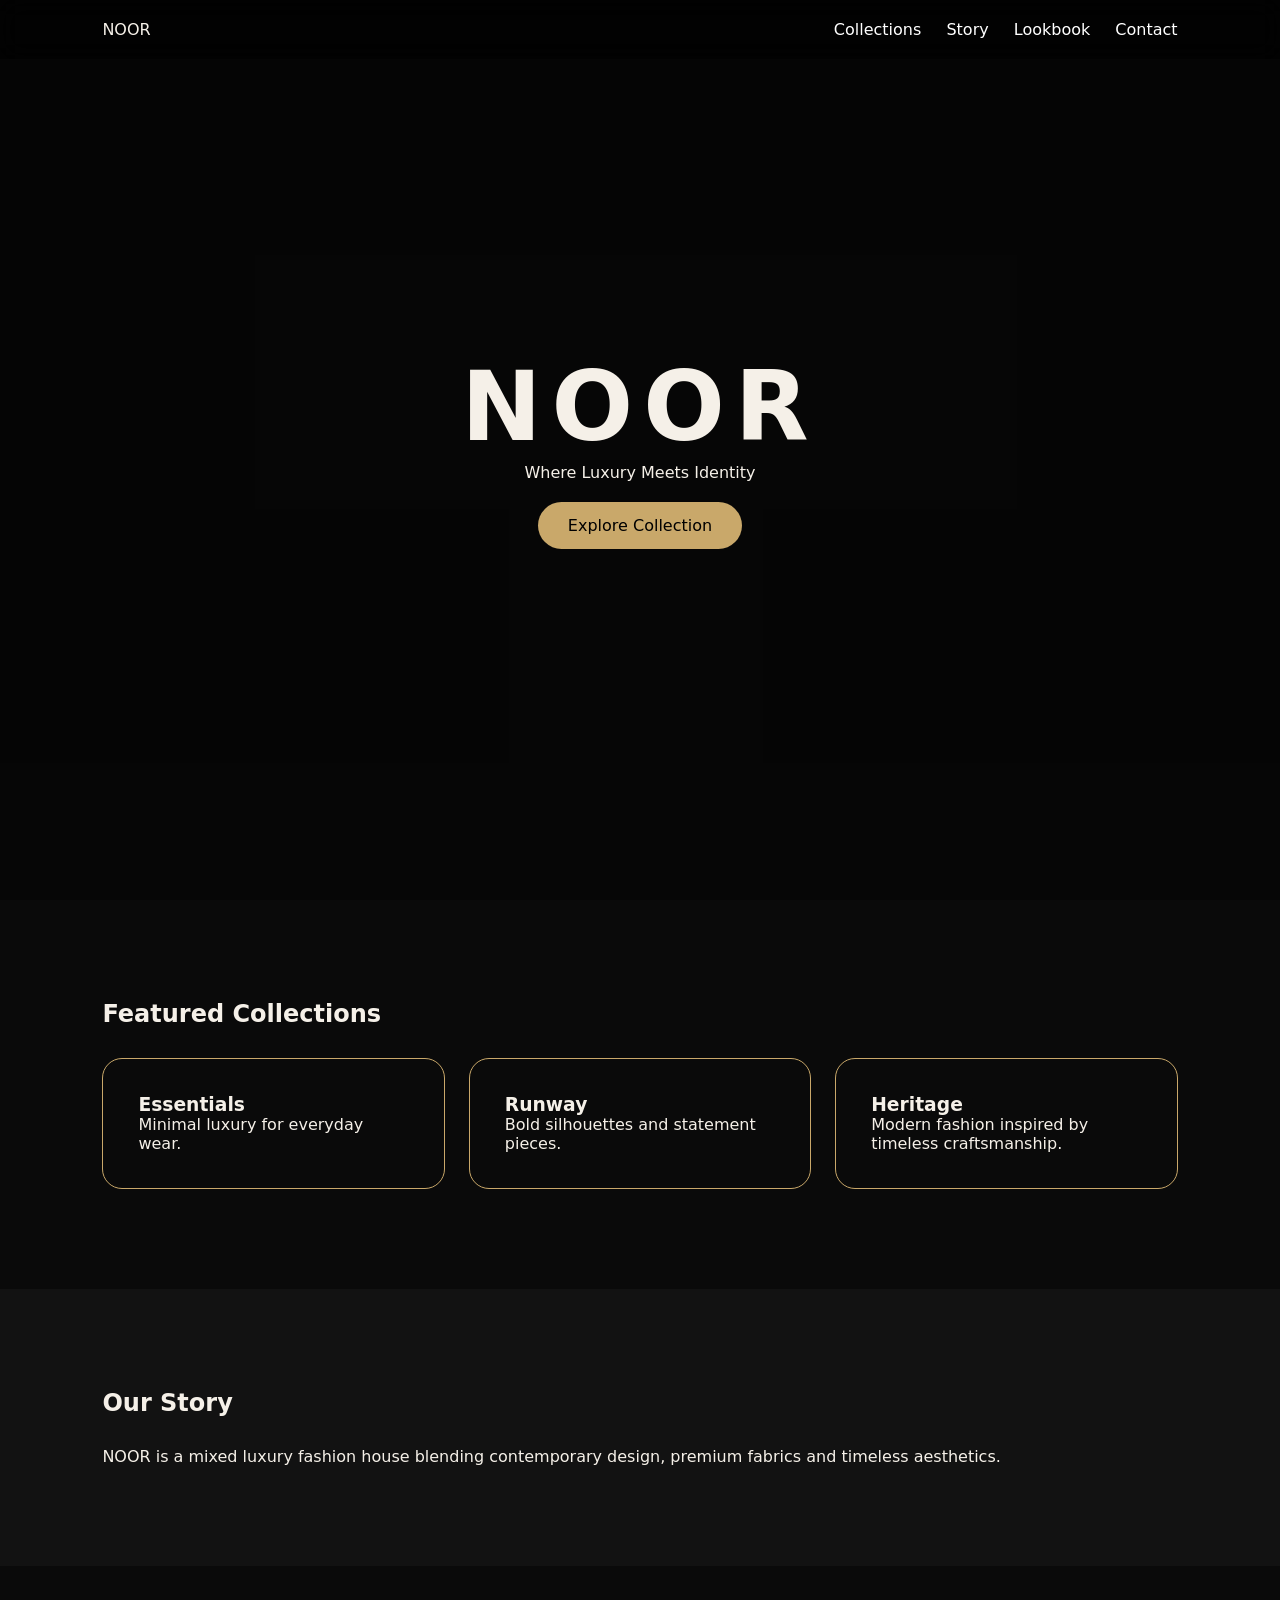
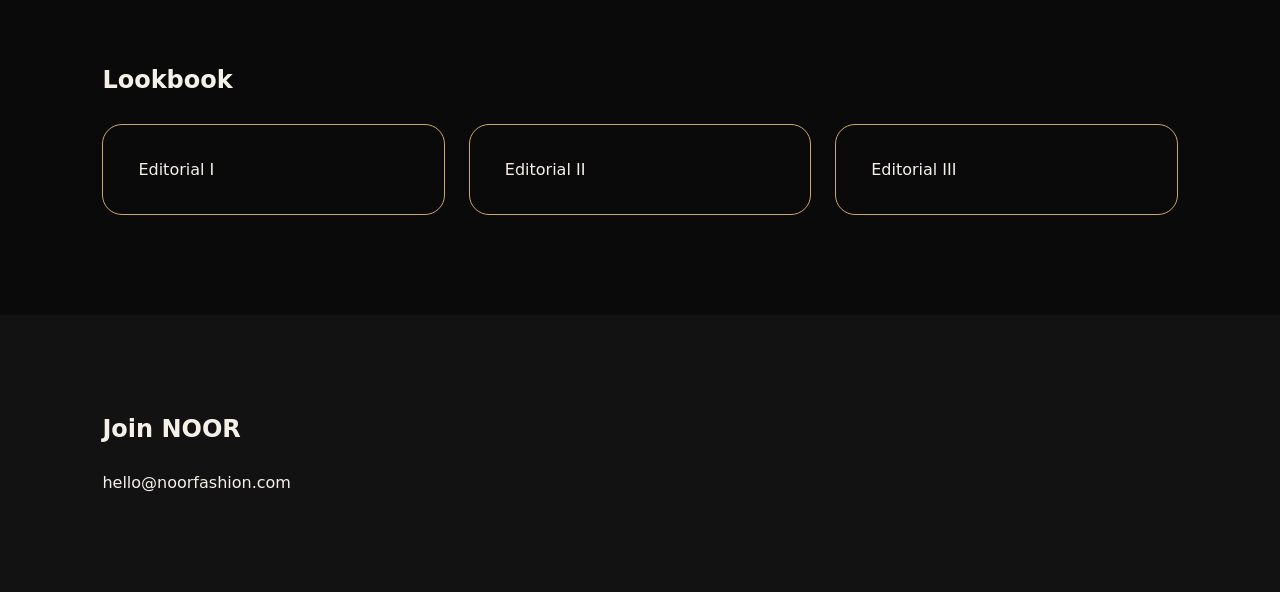
==== commit 3ec65282: "Add files via upload" ====
--- a/index.html
+++ b/index.html
@@ -1,788 +1,58 @@
 <!DOCTYPE html>
 <html lang="en">
 <head>
-<meta charset="UTF-8" />
-<meta name="viewport" content="width=device-width, initial-scale=1.0" />
-<title>NOOR — Clothing Brand</title>
-<link rel="preconnect" href="https://fonts.googleapis.com" />
-<link rel="preconnect" href="https://fonts.gstatic.com" crossorigin />
-<link href="https://fonts.googleapis.com/css2?family=Cormorant+Garamond:ital,wght@0,300;0,400;0,600;1,300;1,400&family=DM+Sans:wght@300;400;500&display=swap" rel="stylesheet" />
-<style>
-  *, *::before, *::after { margin: 0; padding: 0; box-sizing: border-box; }
-
-  :root {
-    --cream: #F7F3EE;
-    --ink: #1A1410;
-    --dust: #B8A898;
-    --copper: #9B6A4A;
-    --copper-light: #D4A882;
-    --copper-dark: #6B3E22;
-    --off-white: #FAF8F5;
-    --border: rgba(26,20,16,0.12);
-    --border-strong: rgba(26,20,16,0.25);
-    --section-gap: clamp(5rem, 10vw, 9rem);
-    --font-display: 'Cormorant Garamond', Georgia, serif;
-    --font-body: 'DM Sans', system-ui, sans-serif;
-  }
-
-  html { scroll-behavior: smooth; font-size: 16px; }
-  body { background: var(--cream); color: var(--ink); font-family: var(--font-body); font-weight: 300; line-height: 1.7; overflow-x: hidden; }
-
-  /* NAV */
-  nav {
-    position: fixed; top: 0; left: 0; right: 0; z-index: 100;
-    display: flex; align-items: center; justify-content: space-between;
-    padding: 0 clamp(1.5rem, 5vw, 4rem);
-    height: 70px;
-    background: rgba(247,243,238,0.92);
-    backdrop-filter: blur(12px);
-    border-bottom: 0.5px solid var(--border);
-    transition: background 0.3s;
-  }
-  .nav-logo {
-    font-family: var(--font-display);
-    font-size: 1.6rem;
-    font-weight: 600;
-    letter-spacing: 0.15em;
-    color: var(--ink);
-    text-decoration: none;
-  }
-  .nav-links { display: flex; gap: 2.5rem; list-style: none; }
-  .nav-links a {
-    font-size: 0.8rem;
-    letter-spacing: 0.12em;
-    text-transform: uppercase;
-    color: var(--ink);
-    text-decoration: none;
-    opacity: 0.65;
-    transition: opacity 0.2s;
-  }
-  .nav-links a:hover { opacity: 1; }
-  .nav-actions { display: flex; gap: 1.5rem; align-items: center; }
-  .nav-actions button {
-    background: none; border: none; cursor: pointer;
-    font-size: 0.8rem; letter-spacing: 0.1em; text-transform: uppercase;
-    color: var(--ink); opacity: 0.65; transition: opacity 0.2s; font-family: var(--font-body);
-  }
-  .nav-actions button:hover { opacity: 1; }
-  .btn-cart {
-    width: 38px; height: 38px; border-radius: 50%;
-    border: 0.5px solid var(--border-strong) !important;
-    display: flex; align-items: center; justify-content: center;
-    opacity: 1 !important;
-    transition: background 0.2s !important;
-  }
-  .btn-cart:hover { background: rgba(26,20,16,0.06) !important; }
-  .hamburger { display: none; flex-direction: column; gap: 5px; cursor: pointer; background: none; border: none; }
-  .hamburger span { width: 22px; height: 1px; background: var(--ink); transition: all 0.3s; }
-
-  /* HERO */
-  .hero {
-    min-height: 100dvh; padding-top: 70px;
-    display: grid; grid-template-columns: 1fr 1fr;
-    align-items: center;
-  }
-  .hero-text {
-    padding: clamp(3rem, 8vw, 7rem) clamp(1.5rem, 5vw, 5rem);
-    padding-right: 3rem;
-  }
-  .hero-eyebrow {
-    font-size: 0.72rem; letter-spacing: 0.2em; text-transform: uppercase;
-    color: var(--copper); margin-bottom: 1.5rem; display: flex; align-items: center; gap: 1rem;
-  }
-  .hero-eyebrow::before { content: ''; display: block; width: 2.5rem; height: 0.5px; background: var(--copper); }
-  .hero-title {
-    font-family: var(--font-display);
-    font-size: clamp(3.2rem, 6vw, 5.5rem);
-    font-weight: 300;
-    line-height: 1.08;
-    letter-spacing: -0.01em;
-    margin-bottom: 2rem;
-    color: var(--ink);
-  }
-  .hero-title em { font-style: italic; color: var(--copper); }
-  .hero-desc {
-    font-size: 0.95rem;
-    color: rgba(26,20,16,0.6);
-    max-width: 38ch;
-    margin-bottom: 2.5rem;
-    line-height: 1.85;
-  }
-  .hero-cta-row { display: flex; gap: 1.2rem; align-items: center; flex-wrap: wrap; }
-  .btn-primary {
-    background: var(--ink); color: var(--cream);
-    border: none; cursor: pointer;
-    padding: 0.9rem 2.2rem;
-    font-family: var(--font-body); font-size: 0.78rem;
-    letter-spacing: 0.12em; text-transform: uppercase;
-    transition: background 0.25s, transform 0.15s;
-    text-decoration: none; display: inline-flex; align-items: center; gap: 0.6rem;
-  }
-  .btn-primary:hover { background: var(--copper-dark); transform: translateY(-1px); }
-  .btn-ghost {
-    background: none; color: var(--ink);
-    border: 0.5px solid var(--border-strong); cursor: pointer;
-    padding: 0.9rem 2.2rem;
-    font-family: var(--font-body); font-size: 0.78rem;
-    letter-spacing: 0.12em; text-transform: uppercase;
-    transition: background 0.2s; text-decoration: none;
-    display: inline-flex; align-items: center;
-  }
-  .btn-ghost:hover { background: rgba(26,20,16,0.05); }
-  .hero-image {
-    height: 100dvh; position: relative; overflow: hidden;
-    background: var(--copper-light);
-  }
-  .hero-image-bg {
-    position: absolute; inset: 0;
-    background: linear-gradient(160deg, #D4B896 0%, #9B6A4A 40%, #6B3E22 100%);
-  }
-  .hero-image-overlay {
-    position: absolute; inset: 0;
-    background: repeating-linear-gradient(
-      45deg,
-      transparent,
-      transparent 2px,
-      rgba(255,255,255,0.03) 2px,
-      rgba(255,255,255,0.03) 4px
-    );
-  }
-  .hero-image-text {
-    position: absolute; bottom: 3rem; left: 2.5rem;
-    font-family: var(--font-display); font-size: 8rem; font-weight: 300;
-    color: rgba(247,243,238,0.12); line-height: 1; letter-spacing: -0.03em;
-    user-select: none;
-  }
-  .hero-badge {
-    position: absolute; top: 2.5rem; right: 2.5rem;
-    width: 90px; height: 90px; border-radius: 50%;
-    border: 0.5px solid rgba(247,243,238,0.4);
-    display: flex; align-items: center; justify-content: center;
-    text-align: center;
-  }
-  .hero-badge span {
-    font-size: 0.6rem; letter-spacing: 0.15em; text-transform: uppercase;
-    color: rgba(247,243,238,0.7); line-height: 1.6;
-  }
-  .hero-scroll {
-    position: absolute; bottom: 2rem; left: 50%; transform: translateX(-50%);
-    display: flex; flex-direction: column; align-items: center; gap: 0.6rem;
-  }
-  .hero-scroll span { font-size: 0.65rem; letter-spacing: 0.2em; text-transform: uppercase; color: rgba(247,243,238,0.5); }
-  .scroll-line { width: 0.5px; height: 2.5rem; background: rgba(247,243,238,0.3); animation: scrollPulse 2s ease-in-out infinite; }
-  @keyframes scrollPulse { 0%,100% { opacity: 0.3; transform: scaleY(1); } 50% { opacity: 0.8; transform: scaleY(0.7); } }
-
-  /* TICKER */
-  .ticker { border-top: 0.5px solid var(--border); border-bottom: 0.5px solid var(--border); overflow: hidden; height: 44px; display: flex; align-items: center; }
-  .ticker-track { display: flex; gap: 0; animation: tickerScroll 28s linear infinite; white-space: nowrap; }
-  .ticker-item { font-size: 0.7rem; letter-spacing: 0.18em; text-transform: uppercase; color: var(--copper); padding: 0 2.5rem; }
-  .ticker-dot { color: var(--border-strong); }
-  @keyframes tickerScroll { 0% { transform: translateX(0); } 100% { transform: translateX(-50%); } }
-
-  /* SECTION COMMON */
-  section { padding: var(--section-gap) clamp(1.5rem, 5vw, 5rem); }
-  .section-label {
-    font-size: 0.7rem; letter-spacing: 0.2em; text-transform: uppercase;
-    color: var(--copper); margin-bottom: 1.25rem; display: flex; align-items: center; gap: 1rem;
-  }
-  .section-label::before { content: ''; display: block; width: 2rem; height: 0.5px; background: var(--copper); }
-  .section-title {
-    font-family: var(--font-display);
-    font-size: clamp(2.2rem, 4vw, 3.6rem);
-    font-weight: 300; line-height: 1.15;
-    margin-bottom: 1.2rem;
-  }
-  .section-title em { font-style: italic; color: var(--copper); }
-
-  /* COLLECTIONS */
-  .collections-grid {
-    display: grid;
-    grid-template-columns: repeat(3, 1fr);
-    gap: 1.5px;
-    background: var(--border);
-    border: 0.5px solid var(--border);
-    margin-top: 3.5rem;
-  }
-  .collection-card { background: var(--off-white); cursor: pointer; overflow: hidden; position: relative; }
-  .collection-card-inner { padding: 0; position: relative; aspect-ratio: 3/4; overflow: hidden; }
-  .card-bg {
-    position: absolute; inset: 0;
-    transition: transform 0.6s cubic-bezier(0.25, 0.46, 0.45, 0.94);
-  }
-  .collection-card:hover .card-bg { transform: scale(1.04); }
-  .card-bg-1 { background: linear-gradient(180deg, #C8B4A2 0%, #8B6248 100%); }
-  .card-bg-2 { background: linear-gradient(180deg, #B8C4C2 0%, #6A8480 100%); }
-  .card-bg-3 { background: linear-gradient(180deg, #D4C4A8 0%, #A08860 100%); }
-  .card-bg-4 { background: linear-gradient(180deg, #C4B8D0 0%, #7A6890 100%); }
-  .card-bg-5 { background: linear-gradient(180deg, #D0B8A8 0%, #9A6848 100%); }
-  .card-bg-6 { background: linear-gradient(180deg, #B8C8C4 0%, #687870 100%); }
-  .card-pattern {
-    position: absolute; inset: 0; opacity: 0.15;
-    background: repeating-linear-gradient(0deg, transparent, transparent 18px, rgba(255,255,255,0.5) 18px, rgba(255,255,255,0.5) 19px);
-  }
-  .collection-card-info {
-    padding: 1.2rem 1.4rem;
-    border-top: 0.5px solid var(--border);
-    display: flex; align-items: center; justify-content: space-between;
-  }
-  .card-name { font-family: var(--font-display); font-size: 1.1rem; font-weight: 400; }
-  .card-count { font-size: 0.72rem; letter-spacing: 0.12em; color: rgba(26,20,16,0.45); text-transform: uppercase; }
-  .card-arrow { font-size: 1.1rem; color: var(--copper); transition: transform 0.2s; }
-  .collection-card:hover .card-arrow { transform: translateX(3px); }
-
-  /* ABOUT STRIP */
-  .about-strip {
-    background: var(--ink); color: var(--cream);
-    padding: var(--section-gap) clamp(1.5rem, 5vw, 5rem);
-    display: grid; grid-template-columns: 1fr 1fr; gap: 5rem; align-items: center;
-  }
-  .about-strip .section-label { color: var(--copper-light); }
-  .about-strip .section-label::before { background: var(--copper-light); }
-  .about-strip .section-title { color: var(--cream); }
-  .about-desc { font-size: 0.95rem; color: rgba(247,243,238,0.6); line-height: 1.9; margin-bottom: 2rem; }
-  .about-stats { display: grid; grid-template-columns: repeat(3, 1fr); gap: 1.5rem; margin-top: 2.5rem; }
-  .stat-item { border-top: 0.5px solid rgba(247,243,238,0.15); padding-top: 1.25rem; }
-  .stat-num { font-family: var(--font-display); font-size: 2.4rem; font-weight: 300; color: var(--copper-light); line-height: 1; }
-  .stat-label { font-size: 0.7rem; letter-spacing: 0.15em; text-transform: uppercase; color: rgba(247,243,238,0.4); margin-top: 0.4rem; }
-  .about-visual { position: relative; aspect-ratio: 4/5; background: rgba(247,243,238,0.04); border: 0.5px solid rgba(247,243,238,0.1); }
-  .about-visual-text {
-    position: absolute; inset: 0; display: flex; align-items: center; justify-content: center;
-    font-family: var(--font-display); font-size: 7rem; font-weight: 300; letter-spacing: -0.02em;
-    color: rgba(247,243,238,0.06); user-select: none;
-  }
-  .about-craft { position: absolute; bottom: 2rem; left: 2rem; right: 2rem; }
-  .craft-tag {
-    display: inline-flex; align-items: center; gap: 0.5rem;
-    border: 0.5px solid rgba(247,243,238,0.2); padding: 0.5rem 1rem;
-    font-size: 0.72rem; letter-spacing: 0.12em; text-transform: uppercase; color: rgba(247,243,238,0.5);
-    margin: 0.3rem;
-  }
-
-  /* FEATURED */
-  .featured-header {
-    display: flex; align-items: flex-end; justify-content: space-between;
-    margin-bottom: 3rem; flex-wrap: wrap; gap: 1.5rem;
-  }
-  .featured-grid { display: grid; grid-template-columns: 2fr 1fr 1fr; gap: 1px; background: var(--border); }
-  .product-card { background: var(--off-white); overflow: hidden; cursor: pointer; }
-  .product-img { aspect-ratio: 3/4; position: relative; overflow: hidden; }
-  .product-card.large .product-img { aspect-ratio: 2/3; }
-  .product-img-bg { position: absolute; inset: 0; transition: transform 0.5s cubic-bezier(0.25,0.46,0.45,0.94); }
-  .product-card:hover .product-img-bg { transform: scale(1.05); }
-  .p-bg-1 { background: linear-gradient(160deg, #D8C8B8 0%, #A8886A 60%, #786048 100%); }
-  .p-bg-2 { background: linear-gradient(160deg, #C8D0D0 0%, #8098A0 60%, #506068 100%); }
-  .p-bg-3 { background: linear-gradient(160deg, #D8D0C0 0%, #A89870 60%, #786840 100%); }
-  .product-tag {
-    position: absolute; top: 1rem; left: 1rem;
-    background: var(--ink); color: var(--cream);
-    font-size: 0.62rem; letter-spacing: 0.14em; text-transform: uppercase;
-    padding: 0.3rem 0.7rem;
-  }
-  .product-info { padding: 1.2rem 1.4rem; border-top: 0.5px solid var(--border); }
-  .product-name { font-family: var(--font-display); font-size: 1.05rem; font-weight: 400; margin-bottom: 0.4rem; }
-  .product-meta { display: flex; justify-content: space-between; align-items: center; }
-  .product-price { font-size: 0.85rem; color: var(--copper); font-weight: 500; }
-  .product-action {
-    width: 28px; height: 28px; border-radius: 50%;
-    border: 0.5px solid var(--border-strong);
-    background: none; cursor: pointer; display: flex; align-items: center; justify-content: center;
-    font-size: 0.9rem; transition: background 0.2s, border-color 0.2s;
-  }
-  .product-action:hover { background: var(--ink); color: var(--cream); border-color: var(--ink); }
-
-  /* PROCESS */
-  .process-list {
-    display: grid; grid-template-columns: repeat(4, 1fr);
-    border: 0.5px solid var(--border);
-    margin-top: 3.5rem;
-  }
-  .process-item {
-    padding: 2.5rem 2rem; border-right: 0.5px solid var(--border);
-  }
-  .process-item:last-child { border-right: none; }
-  .process-num { font-family: var(--font-display); font-size: 3.5rem; font-weight: 300; color: rgba(26,20,16,0.08); line-height: 1; margin-bottom: 1.5rem; }
-  .process-title { font-family: var(--font-display); font-size: 1.1rem; font-weight: 400; margin-bottom: 0.75rem; }
-  .process-desc { font-size: 0.85rem; color: rgba(26,20,16,0.55); line-height: 1.8; }
-
-  /* NEWSLETTER */
-  .newsletter {
-    background: var(--off-white);
-    border-top: 0.5px solid var(--border);
-    border-bottom: 0.5px solid var(--border);
-    padding: 5rem clamp(1.5rem, 5vw, 5rem);
-    display: flex; align-items: center; justify-content: space-between; gap: 3rem; flex-wrap: wrap;
-  }
-  .newsletter-title { font-family: var(--font-display); font-size: clamp(1.8rem, 3vw, 2.6rem); font-weight: 300; line-height: 1.2; max-width: 30ch; }
-  .newsletter-title em { font-style: italic; color: var(--copper); }
-  .newsletter-form { display: flex; gap: 0; border: 0.5px solid var(--border-strong); min-width: min(420px, 100%); }
-  .newsletter-form input {
-    flex: 1; background: none; border: none; outline: none;
-    padding: 1rem 1.4rem; font-family: var(--font-body); font-size: 0.85rem; color: var(--ink);
-  }
-  .newsletter-form input::placeholder { color: rgba(26,20,16,0.38); }
-  .newsletter-form button { flex-shrink: 0; }
-
-  /* FOOTER */
-  footer { background: var(--ink); color: var(--cream); padding: 5rem clamp(1.5rem, 5vw, 5rem) 2.5rem; }
-  .footer-grid { display: grid; grid-template-columns: 2fr 1fr 1fr 1fr; gap: 4rem; margin-bottom: 4rem; }
-  .footer-brand { font-family: var(--font-display); font-size: 2rem; font-weight: 300; letter-spacing: 0.1em; margin-bottom: 1rem; }
-  .footer-tagline { font-size: 0.85rem; color: rgba(247,243,238,0.45); line-height: 1.8; max-width: 30ch; }
-  .footer-heading { font-size: 0.68rem; letter-spacing: 0.18em; text-transform: uppercase; color: rgba(247,243,238,0.4); margin-bottom: 1.5rem; }
-  .footer-links { list-style: none; display: flex; flex-direction: column; gap: 0.75rem; }
-  .footer-links a { font-size: 0.85rem; color: rgba(247,243,238,0.6); text-decoration: none; transition: color 0.2s; }
-  .footer-links a:hover { color: var(--copper-light); }
-  .footer-bottom { border-top: 0.5px solid rgba(247,243,238,0.1); padding-top: 2rem; display: flex; justify-content: space-between; align-items: center; flex-wrap: wrap; gap: 1rem; }
-  .footer-copy { font-size: 0.72rem; color: rgba(247,243,238,0.3); letter-spacing: 0.08em; }
-  .footer-socials { display: flex; gap: 1.5rem; }
-  .footer-socials a { font-size: 0.72rem; letter-spacing: 0.12em; text-transform: uppercase; color: rgba(247,243,238,0.4); text-decoration: none; transition: color 0.2s; }
-  .footer-socials a:hover { color: var(--copper-light); }
-
-  /* MOBILE NAV OVERLAY */
-  .mobile-nav {
-    display: none; position: fixed; inset: 0; z-index: 200;
-    background: var(--cream); flex-direction: column;
-    padding: 5rem 2rem 3rem;
-    gap: 0;
-  }
-  .mobile-nav.open { display: flex; }
-  .mobile-nav a { font-family: var(--font-display); font-size: 2.2rem; font-weight: 300; color: var(--ink); text-decoration: none; padding: 0.8rem 0; border-bottom: 0.5px solid var(--border); }
-  .mobile-nav-close { position: absolute; top: 1.2rem; right: 1.5rem; background: none; border: none; font-size: 1.8rem; cursor: pointer; color: var(--ink); }
-
-  /* CART DRAWER */
-  .cart-overlay { display: none; position: fixed; inset: 0; z-index: 300; background: rgba(26,20,16,0.5); }
-  .cart-overlay.open { display: block; }
-  .cart-drawer {
-    position: fixed; top: 0; right: 0; bottom: 0; width: min(420px, 100vw);
-    background: var(--cream); z-index: 301; display: flex; flex-direction: column;
-    transform: translateX(100%); transition: transform 0.35s cubic-bezier(0.25,0.46,0.45,0.94);
-    border-left: 0.5px solid var(--border);
-  }
-  .cart-drawer.open { transform: translateX(0); }
-  .cart-header { padding: 1.5rem 1.8rem; border-bottom: 0.5px solid var(--border); display: flex; justify-content: space-between; align-items: center; }
-  .cart-title { font-family: var(--font-display); font-size: 1.3rem; font-weight: 400; }
-  .cart-close { background: none; border: none; font-size: 1.4rem; cursor: pointer; color: var(--ink); line-height: 1; }
-  .cart-body { flex: 1; overflow-y: auto; padding: 1.5rem 1.8rem; }
-  .cart-empty { text-align: center; padding: 4rem 0; color: rgba(26,20,16,0.4); font-size: 0.9rem; }
-  .cart-empty span { font-family: var(--font-display); font-size: 3rem; display: block; margin-bottom: 1rem; opacity: 0.2; }
-  .cart-footer { padding: 1.5rem 1.8rem; border-top: 0.5px solid var(--border); }
-  .cart-subtotal { display: flex; justify-content: space-between; margin-bottom: 1.2rem; font-size: 0.85rem; }
-  .cart-subtotal span:last-child { font-weight: 500; }
-
-  /* TOAST */
-  .toast {
-    position: fixed; bottom: 2rem; left: 50%; transform: translateX(-50%) translateY(2rem);
-    background: var(--ink); color: var(--cream); padding: 0.75rem 1.8rem;
-    font-size: 0.8rem; letter-spacing: 0.1em; z-index: 500;
-    opacity: 0; transition: opacity 0.3s, transform 0.3s;
-    pointer-events: none;
-  }
-  .toast.show { opacity: 1; transform: translateX(-50%) translateY(0); }
-
-  /* RESPONSIVE */
-  @media (max-width: 900px) {
-    .hero { grid-template-columns: 1fr; }
-    .hero-image { height: 55vw; min-height: 280px; }
-    .collections-grid { grid-template-columns: repeat(2, 1fr); }
-    .featured-grid { grid-template-columns: 1fr 1fr; }
-    .product-card.large { grid-column: 1 / -1; }
-    .product-card.large .product-img { aspect-ratio: 16/9; }
-    .about-strip { grid-template-columns: 1fr; gap: 2.5rem; }
-    .about-visual { display: none; }
-    .process-list { grid-template-columns: repeat(2, 1fr); }
-    .process-item:nth-child(2) { border-right: none; }
-    .process-item:nth-child(3) { border-top: 0.5px solid var(--border); }
-    .footer-grid { grid-template-columns: 1fr 1fr; gap: 2.5rem; }
-    .nav-links { display: none; }
-    .hamburger { display: flex; }
-  }
-  @media (max-width: 580px) {
-    .collections-grid { grid-template-columns: 1fr; }
-    .featured-grid { grid-template-columns: 1fr; }
-    .product-card.large .product-img { aspect-ratio: 4/5; }
-    .process-list { grid-template-columns: 1fr; }
-    .process-item { border-right: none; border-bottom: 0.5px solid var(--border); }
-    .process-item:last-child { border-bottom: none; }
-    .footer-grid { grid-template-columns: 1fr; }
-    .about-stats { grid-template-columns: repeat(3, 1fr); }
-    .newsletter { flex-direction: column; }
-    .newsletter-form { width: 100%; min-width: unset; }
-  }
-
-  @media (prefers-reduced-motion: reduce) {
-    *, *::before, *::after { animation-duration: 0.01ms !important; transition-duration: 0.01ms !important; }
-  }
-</style>
+<meta charset="UTF-8">
+<meta name="viewport" content="width=device-width, initial-scale=1.0">
+<title>NOOR — Luxury Fashion House</title>
+<link rel="stylesheet" href="style.css">
 </head>
 <body>
-
-<!-- MOBILE NAV -->
-<div class="mobile-nav" id="mobileNav" role="dialog" aria-modal="true" aria-label="Mobile navigation">
-  <button class="mobile-nav-close" onclick="closeMobileNav()" aria-label="Close menu">✕</button>
-  <a href="#collections" onclick="closeMobileNav()">Collections</a>
-  <a href="#about" onclick="closeMobileNav()">About</a>
-  <a href="#featured" onclick="closeMobileNav()">Shop</a>
-  <a href="#process" onclick="closeMobileNav()">Craft</a>
-  <a href="#newsletter" onclick="closeMobileNav()">Contact</a>
+<nav class="nav">
+<div class="logo">NOOR</div>
+<div>
+<a href="#collections">Collections</a>
+<a href="#story">Story</a>
+<a href="#lookbook">Lookbook</a>
+<a href="#contact">Contact</a>
 </div>
-
-<!-- CART OVERLAY & DRAWER -->
-<div class="cart-overlay" id="cartOverlay" onclick="closeCart()"></div>
-<div class="cart-drawer" id="cartDrawer" role="dialog" aria-modal="true" aria-label="Shopping cart">
-  <div class="cart-header">
-    <span class="cart-title">Your Bag</span>
-    <button class="cart-close" onclick="closeCart()" aria-label="Close cart">✕</button>
-  </div>
-  <div class="cart-body">
-    <div class="cart-empty">
-      <span>◈</span>
-      Your bag is empty.<br>Discover our collections.
-    </div>
-  </div>
-  <div class="cart-footer">
-    <div class="cart-subtotal"><span>Subtotal</span><span>₹0</span></div>
-    <a href="#featured" class="btn-primary" style="width:100%; justify-content:center; display:flex;" onclick="closeCart()">Continue Shopping</a>
-  </div>
-</div>
-
-<!-- TOAST -->
-<div class="toast" id="toast" role="status" aria-live="polite"></div>
-
-<!-- NAV -->
-<nav>
-  <a href="#" class="nav-logo">NOOR</a>
-  <ul class="nav-links" role="list">
-    <li><a href="#collections">Collections</a></li>
-    <li><a href="#about">About</a></li>
-    <li><a href="#featured">Shop</a></li>
-    <li><a href="#process">Craft</a></li>
-  </ul>
-  <div class="nav-actions">
-    <button onclick="showToast('Search coming soon')" aria-label="Search">Search</button>
-    <button class="btn-cart" onclick="openCart()" aria-label="Open cart">◈</button>
-    <button class="hamburger" onclick="openMobileNav()" aria-label="Open menu" aria-expanded="false" id="hamburger">
-      <span></span><span></span><span></span>
-    </button>
-  </div>
 </nav>
 
-<!-- HERO -->
-<section class="hero" aria-label="Hero">
-  <div class="hero-text">
-    <div class="hero-eyebrow">New Arrival — SS 2026</div>
-    <h1 class="hero-title">Crafted for the<br><em>Modern Soul</em></h1>
-    <p class="hero-desc">Each piece tells a story of heritage and contemporary vision. Ethically made, endlessly wearable.</p>
-    <div class="hero-cta-row">
-      <a href="#collections" class="btn-primary">Shop Collections →</a>
-      <a href="#about" class="btn-ghost">Our Story</a>
-    </div>
-  </div>
-  <div class="hero-image" aria-hidden="true">
-    <div class="hero-image-bg"></div>
-    <div class="hero-image-overlay"></div>
-    <div class="hero-image-text">NOOR</div>
-    <div class="hero-badge"><span>New<br>Season<br>2026</span></div>
-    <div class="hero-scroll">
-      <span>Scroll</span>
-      <div class="scroll-line"></div>
-    </div>
-  </div>
+<header class="hero">
+<div class="overlay">
+<h1>NOOR</h1>
+<p>Where Luxury Meets Identity</p>
+<a href="#collections" class="btn">Explore Collection</a>
+</div>
+</header>
+
+<section id="collections">
+<h2>Featured Collections</h2>
+<div class="grid">
+<div class="card"><h3>Essentials</h3><p>Minimal luxury for everyday wear.</p></div>
+<div class="card"><h3>Runway</h3><p>Bold silhouettes and statement pieces.</p></div>
+<div class="card"><h3>Heritage</h3><p>Modern fashion inspired by timeless craftsmanship.</p></div>
+</div>
 </section>
 
-<!-- TICKER -->
-<div class="ticker" aria-hidden="true">
-  <div class="ticker-track">
-    <span class="ticker-item">Free shipping over ₹2499</span><span class="ticker-item ticker-dot">◆</span>
-    <span class="ticker-item">Handcrafted in India</span><span class="ticker-item ticker-dot">◆</span>
-    <span class="ticker-item">Sustainable fabrics</span><span class="ticker-item ticker-dot">◆</span>
-    <span class="ticker-item">Easy 30-day returns</span><span class="ticker-item ticker-dot">◆</span>
-    <span class="ticker-item">SS 2026 Now Live</span><span class="ticker-item ticker-dot">◆</span>
-    <span class="ticker-item">Free shipping over ₹2499</span><span class="ticker-item ticker-dot">◆</span>
-    <span class="ticker-item">Handcrafted in India</span><span class="ticker-item ticker-dot">◆</span>
-    <span class="ticker-item">Sustainable fabrics</span><span class="ticker-item ticker-dot">◆</span>
-    <span class="ticker-item">Easy 30-day returns</span><span class="ticker-item ticker-dot">◆</span>
-    <span class="ticker-item">SS 2026 Now Live</span><span class="ticker-item ticker-dot">◆</span>
-  </div>
-</div>
-
-<!-- COLLECTIONS -->
-<section id="collections">
-  <div class="section-label">Browse</div>
-  <div style="display:flex; justify-content:space-between; align-items:flex-end; flex-wrap:wrap; gap:1rem;">
-    <h2 class="section-title">Our <em>Collections</em></h2>
-    <a href="#" class="btn-ghost" style="font-size:0.72rem;">View all →</a>
-  </div>
-  <div class="collections-grid" role="list">
-    <div class="collection-card" role="listitem" tabindex="0" onclick="showToast('Opening Daywear collection…')" onkeydown="if(event.key==='Enter')showToast('Opening Daywear collection…')">
-      <div class="collection-card-inner"><div class="card-bg card-bg-1"></div><div class="card-pattern"></div></div>
-      <div class="collection-card-info"><span class="card-name">Daywear</span><span class="card-count">18 pieces</span><span class="card-arrow">→</span></div>
-    </div>
-    <div class="collection-card" role="listitem" tabindex="0" onclick="showToast('Opening Eveningwear collection…')" onkeydown="if(event.key==='Enter')showToast('Opening Eveningwear collection…')">
-      <div class="collection-card-inner"><div class="card-bg card-bg-2"></div><div class="card-pattern"></div></div>
-      <div class="collection-card-info"><span class="card-name">Eveningwear</span><span class="card-count">12 pieces</span><span class="card-arrow">→</span></div>
-    </div>
-    <div class="collection-card" role="listitem" tabindex="0" onclick="showToast('Opening Kurta Sets collection…')" onkeydown="if(event.key==='Enter')showToast('Opening Kurta Sets collection…')">
-      <div class="collection-card-inner"><div class="card-bg card-bg-3"></div><div class="card-pattern"></div></div>
-      <div class="collection-card-info"><span class="card-name">Kurta Sets</span><span class="card-count">24 pieces</span><span class="card-arrow">→</span></div>
-    </div>
-    <div class="collection-card" role="listitem" tabindex="0" onclick="showToast('Opening Fusion collection…')" onkeydown="if(event.key==='Enter')showToast('Opening Fusion collection…')">
-      <div class="collection-card-inner"><div class="card-bg card-bg-4"></div><div class="card-pattern"></div></div>
-      <div class="collection-card-info"><span class="card-name">Fusion</span><span class="card-count">9 pieces</span><span class="card-arrow">→</span></div>
-    </div>
-    <div class="collection-card" role="listitem" tabindex="0" onclick="showToast('Opening Co-ords collection…')" onkeydown="if(event.key==='Enter')showToast('Opening Co-ords collection…')">
-      <div class="collection-card-inner"><div class="card-bg card-bg-5"></div><div class="card-pattern"></div></div>
-      <div class="collection-card-info"><span class="card-name">Co-ords</span><span class="card-count">15 pieces</span><span class="card-arrow">→</span></div>
-    </div>
-    <div class="collection-card" role="listitem" tabindex="0" onclick="showToast('Opening Accessories collection…')" onkeydown="if(event.key==='Enter')showToast('Opening Accessories collection…')">
-      <div class="collection-card-inner"><div class="card-bg card-bg-6"></div><div class="card-pattern"></div></div>
-      <div class="collection-card-info"><span class="card-name">Accessories</span><span class="card-count">30 pieces</span><span class="card-arrow">→</span></div>
-    </div>
-  </div>
+<section id="story" class="dark">
+<h2>Our Story</h2>
+<p>NOOR is a mixed luxury fashion house blending contemporary design, premium fabrics and timeless aesthetics.</p>
 </section>
 
-<!-- ABOUT -->
-<section class="about-strip" id="about">
-  <div>
-    <div class="section-label">Our Story</div>
-    <h2 class="section-title">Rooted in <em>tradition,</em><br>made for today</h2>
-    <p class="about-desc">NOOR was born from a simple belief: that clothing should feel like a second skin — beautiful, intentional, and made to last. Every stitch honours the artisans who bring each design to life.</p>
-    <p class="about-desc">We work with small family workshops across Rajasthan, Lucknow, and Bengal, combining age-old techniques with modern silhouettes.</p>
-    <a href="#process" class="btn-primary" style="background:var(--copper); border-color:var(--copper);">Explore Our Process →</a>
-    <div class="about-stats">
-      <div class="stat-item"><div class="stat-num">8+</div><div class="stat-label">Years of craft</div></div>
-      <div class="stat-item"><div class="stat-num">42</div><div class="stat-label">Artisan families</div></div>
-      <div class="stat-item"><div class="stat-num">100%</div><div class="stat-label">Natural fibres</div></div>
-    </div>
-  </div>
-  <div class="about-visual" aria-hidden="true">
-    <div class="about-visual-text">NOOR</div>
-    <div class="about-craft">
-      <div><span class="craft-tag">✦ Hand embroidered</span><span class="craft-tag">✦ Block print</span></div>
-      <div><span class="craft-tag">✦ Natural dyes</span><span class="craft-tag">✦ GOTS certified</span></div>
-    </div>
-  </div>
+<section id="lookbook">
+<h2>Lookbook</h2>
+<div class="grid">
+<div class="card">Editorial I</div>
+<div class="card">Editorial II</div>
+<div class="card">Editorial III</div>
+</div>
 </section>
 
-<!-- FEATURED PRODUCTS -->
-<section id="featured">
-  <div class="featured-header">
-    <div>
-      <div class="section-label">New In</div>
-      <h2 class="section-title">Featured <em>Pieces</em></h2>
-    </div>
-    <a href="#" class="btn-ghost" style="font-size:0.72rem;">See all →</a>
-  </div>
-  <div class="featured-grid" role="list">
-    <div class="product-card large" role="listitem">
-      <div class="product-img">
-        <div class="product-img-bg p-bg-1"></div>
-        <span class="product-tag">New Arrival</span>
-      </div>
-      <div class="product-info">
-        <p class="product-name">Copper Bloom Anarkali</p>
-        <div class="product-meta">
-          <span class="product-price">₹4,200</span>
-          <button class="product-action" onclick="addToCart('Copper Bloom Anarkali', '₹4,200')" aria-label="Add Copper Bloom Anarkali to cart">+</button>
-        </div>
-      </div>
-    </div>
-    <div class="product-card" role="listitem">
-      <div class="product-img">
-        <div class="product-img-bg p-bg-2"></div>
-        <span class="product-tag">Bestseller</span>
-      </div>
-      <div class="product-info">
-        <p class="product-name">Sage Linen Co-ord</p>
-        <div class="product-meta">
-          <span class="product-price">₹3,100</span>
-          <button class="product-action" onclick="addToCart('Sage Linen Co-ord', '₹3,100')" aria-label="Add Sage Linen Co-ord to cart">+</button>
-        </div>
-      </div>
-    </div>
-    <div class="product-card" role="listitem">
-      <div class="product-img">
-        <div class="product-img-bg p-bg-3"></div>
-      </div>
-      <div class="product-info">
-        <p class="product-name">Ivory Block Print Kurta</p>
-        <div class="product-meta">
-          <span class="product-price">₹2,800</span>
-          <button class="product-action" onclick="addToCart('Ivory Block Print Kurta', '₹2,800')" aria-label="Add Ivory Block Print Kurta to cart">+</button>
-        </div>
-      </div>
-    </div>
-  </div>
+<section id="contact" class="dark">
+<h2>Join NOOR</h2>
+<p>hello@noorfashion.com</p>
 </section>
 
-<!-- PROCESS -->
-<section id="process" style="background: var(--off-white); border-top: 0.5px solid var(--border);">
-  <div class="section-label">Our Craft</div>
-  <h2 class="section-title">How every <em>piece</em> is made</h2>
-  <div class="process-list" role="list">
-    <div class="process-item" role="listitem">
-      <div class="process-num">01</div>
-      <h3 class="process-title">Design</h3>
-      <p class="process-desc">Each collection starts with a story. Our designers sketch by hand, drawing from India's diverse textile heritage.</p>
-    </div>
-    <div class="process-item" role="listitem">
-      <div class="process-num">02</div>
-      <h3 class="process-title">Source</h3>
-      <p class="process-desc">We visit our artisan partners directly. Fabrics are handpicked — khadi, silk, linen, and organic cotton only.</p>
-    </div>
-    <div class="process-item" role="listitem">
-      <div class="process-num">03</div>
-      <h3 class="process-title">Craft</h3>
-      <p class="process-desc">Block printing, hand embroidery, and natural dyeing take days. Every detail is checked by the master artisan.</p>
-    </div>
-    <div class="process-item" role="listitem">
-      <div class="process-num">04</div>
-      <h3 class="process-title">Deliver</h3>
-      <p class="process-desc">Packed in recycled tissue, shipped to your door. Reuse the cloth bag — it's meant to last as long as the garment.</p>
-    </div>
-  </div>
-</section>
-
-<!-- NEWSLETTER -->
-<section class="newsletter" id="newsletter">
-  <div>
-    <div class="section-label">Stay in touch</div>
-    <h2 class="newsletter-title">Be the first to see a new <em>collection</em></h2>
-  </div>
-  <div>
-    <div class="newsletter-form" role="form" aria-label="Newsletter signup">
-      <input type="email" placeholder="Your email address" aria-label="Email address" id="emailInput" />
-      <button class="btn-primary" onclick="subscribeNewsletter()" type="button">Subscribe →</button>
-    </div>
-    <p style="font-size:0.7rem; color:rgba(26,20,16,0.38); margin-top:0.8rem; letter-spacing:0.06em;">No spam, ever. Unsubscribe anytime.</p>
-  </div>
-</section>
-
-<!-- FOOTER -->
-<footer>
-  <div class="footer-grid">
-    <div>
-      <div class="footer-brand">NOOR</div>
-      <p class="footer-tagline">Crafted with intention. Worn with pride. Made in India, for the world.</p>
-    </div>
-    <div>
-      <p class="footer-heading">Shop</p>
-      <ul class="footer-links">
-        <li><a href="#collections">Collections</a></li>
-        <li><a href="#featured">New In</a></li>
-        <li><a href="#">Sale</a></li>
-        <li><a href="#">Gift Cards</a></li>
-      </ul>
-    </div>
-    <div>
-      <p class="footer-heading">Info</p>
-      <ul class="footer-links">
-        <li><a href="#about">About Us</a></li>
-        <li><a href="#process">Our Craft</a></li>
-        <li><a href="#">Sustainability</a></li>
-        <li><a href="#">Careers</a></li>
-      </ul>
-    </div>
-    <div>
-      <p class="footer-heading">Help</p>
-      <ul class="footer-links">
-        <li><a href="#">Shipping & Returns</a></li>
-        <li><a href="#">Size Guide</a></li>
-        <li><a href="#">Contact Us</a></li>
-        <li><a href="#">FAQs</a></li>
-      </ul>
-    </div>
-  </div>
-  <div class="footer-bottom">
-    <p class="footer-copy">© 2026 NOOR. All rights reserved. Made with ♡ in India.</p>
-    <div class="footer-socials">
-      <a href="#">Instagram</a>
-      <a href="#">Pinterest</a>
-      <a href="#">WhatsApp</a>
-    </div>
-  </div>
-</footer>
-
-<script>
-  function showToast(msg) {
-    const t = document.getElementById('toast');
-    t.textContent = msg;
-    t.classList.add('show');
-    setTimeout(() => t.classList.remove('show'), 2800);
-  }
-
-  function openCart() {
-    document.getElementById('cartOverlay').classList.add('open');
-    document.getElementById('cartDrawer').classList.add('open');
-    document.body.style.overflow = 'hidden';
-  }
-  function closeCart() {
-    document.getElementById('cartOverlay').classList.remove('open');
-    document.getElementById('cartDrawer').classList.remove('open');
-    document.body.style.overflow = '';
-  }
-
-  let cartItems = [];
-  function addToCart(name, price) {
-    cartItems.push({ name, price });
-    updateCartUI();
-    openCart();
-    showToast(name + ' added to your bag');
-  }
-  function updateCartUI() {
-    const body = document.querySelector('.cart-body');
-    if (cartItems.length === 0) {
-      body.innerHTML = '<div class="cart-empty"><span>◈</span>Your bag is empty.<br>Discover our collections.</div>';
-      document.querySelector('.cart-subtotal span:last-child').textContent = '₹0';
-      return;
-    }
-    let html = '';
-    let total = 0;
-    cartItems.forEach((item, i) => {
-      const num = parseInt(item.price.replace(/[^\d]/g, ''));
-      total += num;
-      html += `<div style="display:flex;justify-content:space-between;align-items:center;padding:1rem 0;border-bottom:0.5px solid var(--border);">
-        <div>
-          <p style="font-family:var(--font-display);font-size:1rem;">${item.name}</p>
-          <p style="font-size:0.8rem;color:var(--copper);margin-top:0.2rem;">${item.price}</p>
-        </div>
-        <button onclick="removeItem(${i})" style="background:none;border:none;cursor:pointer;font-size:0.8rem;color:rgba(26,20,16,0.45);font-family:var(--font-body);">Remove</button>
-      </div>`;
-    });
-    body.innerHTML = html;
-    document.querySelector('.cart-subtotal span:last-child').textContent = '₹' + total.toLocaleString('en-IN');
-  }
-  function removeItem(i) {
-    cartItems.splice(i, 1);
-    updateCartUI();
-    if (cartItems.length === 0) showToast('Your bag is now empty');
-  }
-
-  function openMobileNav() {
-    document.getElementById('mobileNav').classList.add('open');
-    document.getElementById('hamburger').setAttribute('aria-expanded', 'true');
-    document.body.style.overflow = 'hidden';
-  }
-  function closeMobileNav() {
-    document.getElementById('mobileNav').classList.remove('open');
-    document.getElementById('hamburger').setAttribute('aria-expanded', 'false');
-    document.body.style.overflow = '';
-  }
-  document.addEventListener('keydown', e => {
-    if (e.key === 'Escape') { closeCart(); closeMobileNav(); }
-  });
-
-  function subscribeNewsletter() {
-    const el = document.getElementById('emailInput');
-    const v = el.value.trim();
-    if (!v || !/^[^@]+@[^@]+\.[^@]+$/.test(v)) {
-      showToast('Please enter a valid email address');
-      return;
-    }
-    el.value = '';
-    showToast('Welcome to NOOR! Check your inbox soon ✦');
-  }
-  document.getElementById('emailInput').addEventListener('keydown', e => {
-    if (e.key === 'Enter') subscribeNewsletter();
-  });
-</script>
+<script src="script.js"></script>
 </body>
-</html>
+</html>
--- a/style.css
+++ b/style.css
@@ -0,0 +1,15 @@
+
+*{margin:0;padding:0;box-sizing:border-box;scroll-behavior:smooth}
+body{font-family:system-ui;background:#0a0a0a;color:#f5f0e8}
+.nav{position:fixed;width:100%;display:flex;justify-content:space-between;padding:20px 8%;background:rgba(0,0,0,.55);backdrop-filter:blur(12px)}
+.nav a{color:white;text-decoration:none;margin-left:20px}
+.hero{height:100vh;background:url('https://images.unsplash.com/photo-1515886657613-9f3515b0c78f?auto=format&fit=crop&w=1600&q=80') center/cover}
+.overlay{height:100%;display:flex;flex-direction:column;justify-content:center;align-items:center;background:rgba(0,0,0,.45)}
+h1{font-size:6rem;letter-spacing:10px}
+.btn{margin-top:20px;padding:14px 30px;background:#c9a86a;color:#000;text-decoration:none;border-radius:30px}
+section{padding:100px 8%}
+h2{margin-bottom:30px}
+.grid{display:grid;grid-template-columns:repeat(auto-fit,minmax(250px,1fr));gap:24px}
+.card{padding:35px;border:1px solid #c9a86a;border-radius:20px;transition:.3s}
+.card:hover{transform:translateY(-8px)}
+.dark{background:#121212}
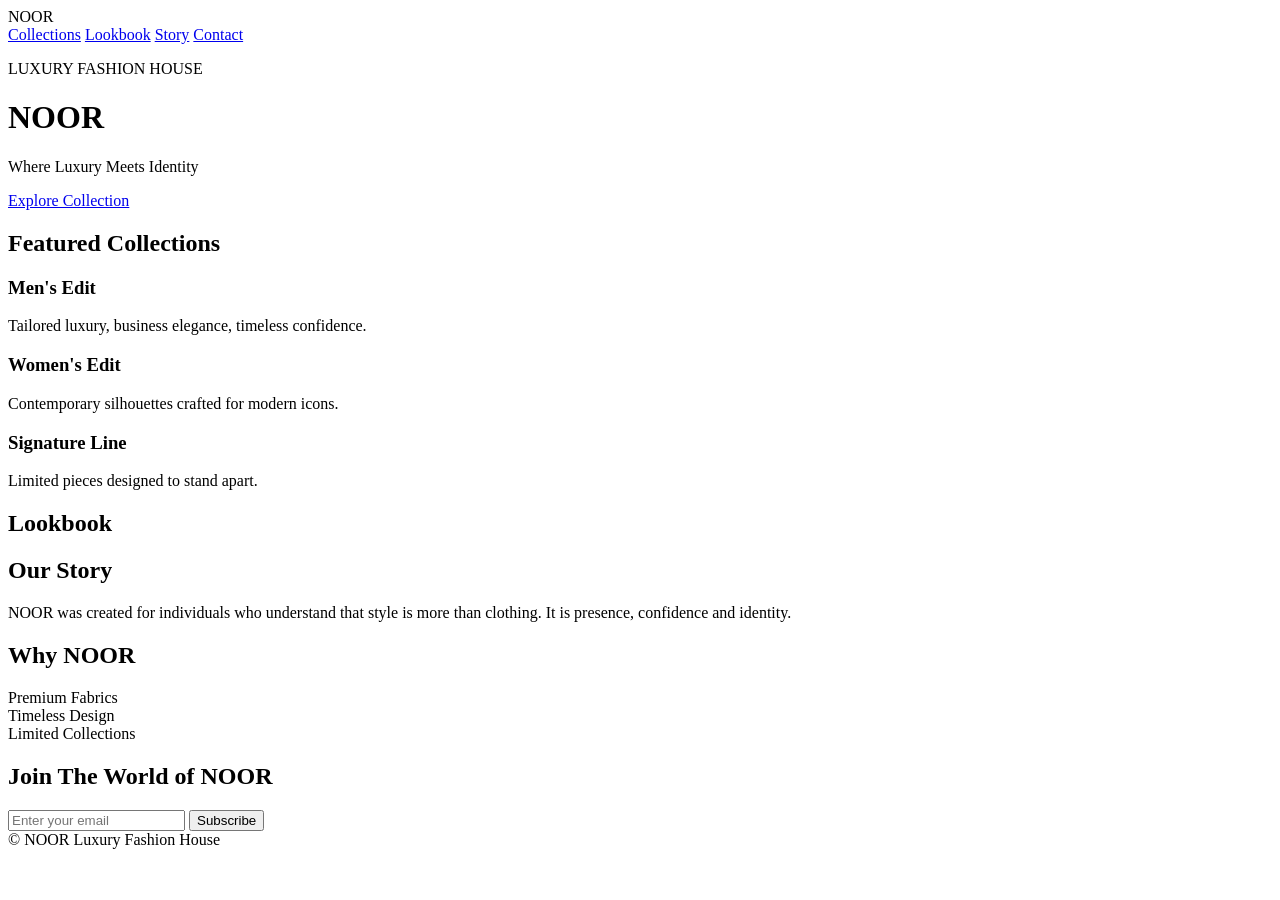
==== commit 4a33a0cf: "Add files via upload" ====
--- a/index.html
+++ b/index.html
@@ -3,56 +3,67 @@
 <head>
 <meta charset="UTF-8">
 <meta name="viewport" content="width=device-width, initial-scale=1.0">
-<title>NOOR — Luxury Fashion House</title>
+<title>NOOR | Luxury Fashion House</title>
+<link href="https://fonts.googleapis.com/css2?family=Playfair+Display:wght@500;700&family=Inter:wght@300;400;600&display=swap" rel="stylesheet">
 <link rel="stylesheet" href="style.css">
 </head>
 <body>
 <nav class="nav">
 <div class="logo">NOOR</div>
-<div>
+<div class="links">
 <a href="#collections">Collections</a>
+<a href="#lookbook">Lookbook</a>
 <a href="#story">Story</a>
-<a href="#lookbook">Lookbook</a>
 <a href="#contact">Contact</a>
 </div>
 </nav>
 
 <header class="hero">
 <div class="overlay">
+<p class="tag">LUXURY FASHION HOUSE</p>
 <h1>NOOR</h1>
 <p>Where Luxury Meets Identity</p>
-<a href="#collections" class="btn">Explore Collection</a>
+<a class="btn" href="#collections">Explore Collection</a>
 </div>
 </header>
 
-<section id="collections">
+<section id="collections" class="section">
 <h2>Featured Collections</h2>
 <div class="grid">
-<div class="card"><h3>Essentials</h3><p>Minimal luxury for everyday wear.</p></div>
-<div class="card"><h3>Runway</h3><p>Bold silhouettes and statement pieces.</p></div>
-<div class="card"><h3>Heritage</h3><p>Modern fashion inspired by timeless craftsmanship.</p></div>
+<div class="card"><h3>Men's Edit</h3><p>Tailored luxury, business elegance, timeless confidence.</p></div>
+<div class="card"><h3>Women's Edit</h3><p>Contemporary silhouettes crafted for modern icons.</p></div>
+<div class="card"><h3>Signature Line</h3><p>Limited pieces designed to stand apart.</p></div>
 </div>
 </section>
 
-<section id="story" class="dark">
-<h2>Our Story</h2>
-<p>NOOR is a mixed luxury fashion house blending contemporary design, premium fabrics and timeless aesthetics.</p>
-</section>
-
-<section id="lookbook">
+<section id="lookbook" class="section dark">
 <h2>Lookbook</h2>
-<div class="grid">
-<div class="card">Editorial I</div>
-<div class="card">Editorial II</div>
-<div class="card">Editorial III</div>
+<div class="gallery">
+<div></div><div></div><div></div><div></div><div></div><div></div>
 </div>
 </section>
 
-<section id="contact" class="dark">
-<h2>Join NOOR</h2>
-<p>hello@noorfashion.com</p>
+<section id="story" class="section">
+<h2>Our Story</h2>
+<p class="story">NOOR was created for individuals who understand that style is more than clothing. It is presence, confidence and identity.</p>
 </section>
 
+<section class="section dark">
+<h2>Why NOOR</h2>
+<div class="grid">
+<div class="card">Premium Fabrics</div>
+<div class="card">Timeless Design</div>
+<div class="card">Limited Collections</div>
+</div>
+</section>
+
+<section id="contact" class="section">
+<h2>Join The World of NOOR</h2>
+<input placeholder="Enter your email">
+<button class="btn">Subscribe</button>
+</section>
+
+<footer>© NOOR Luxury Fashion House</footer>
 <script src="script.js"></script>
 </body>
 </html>
